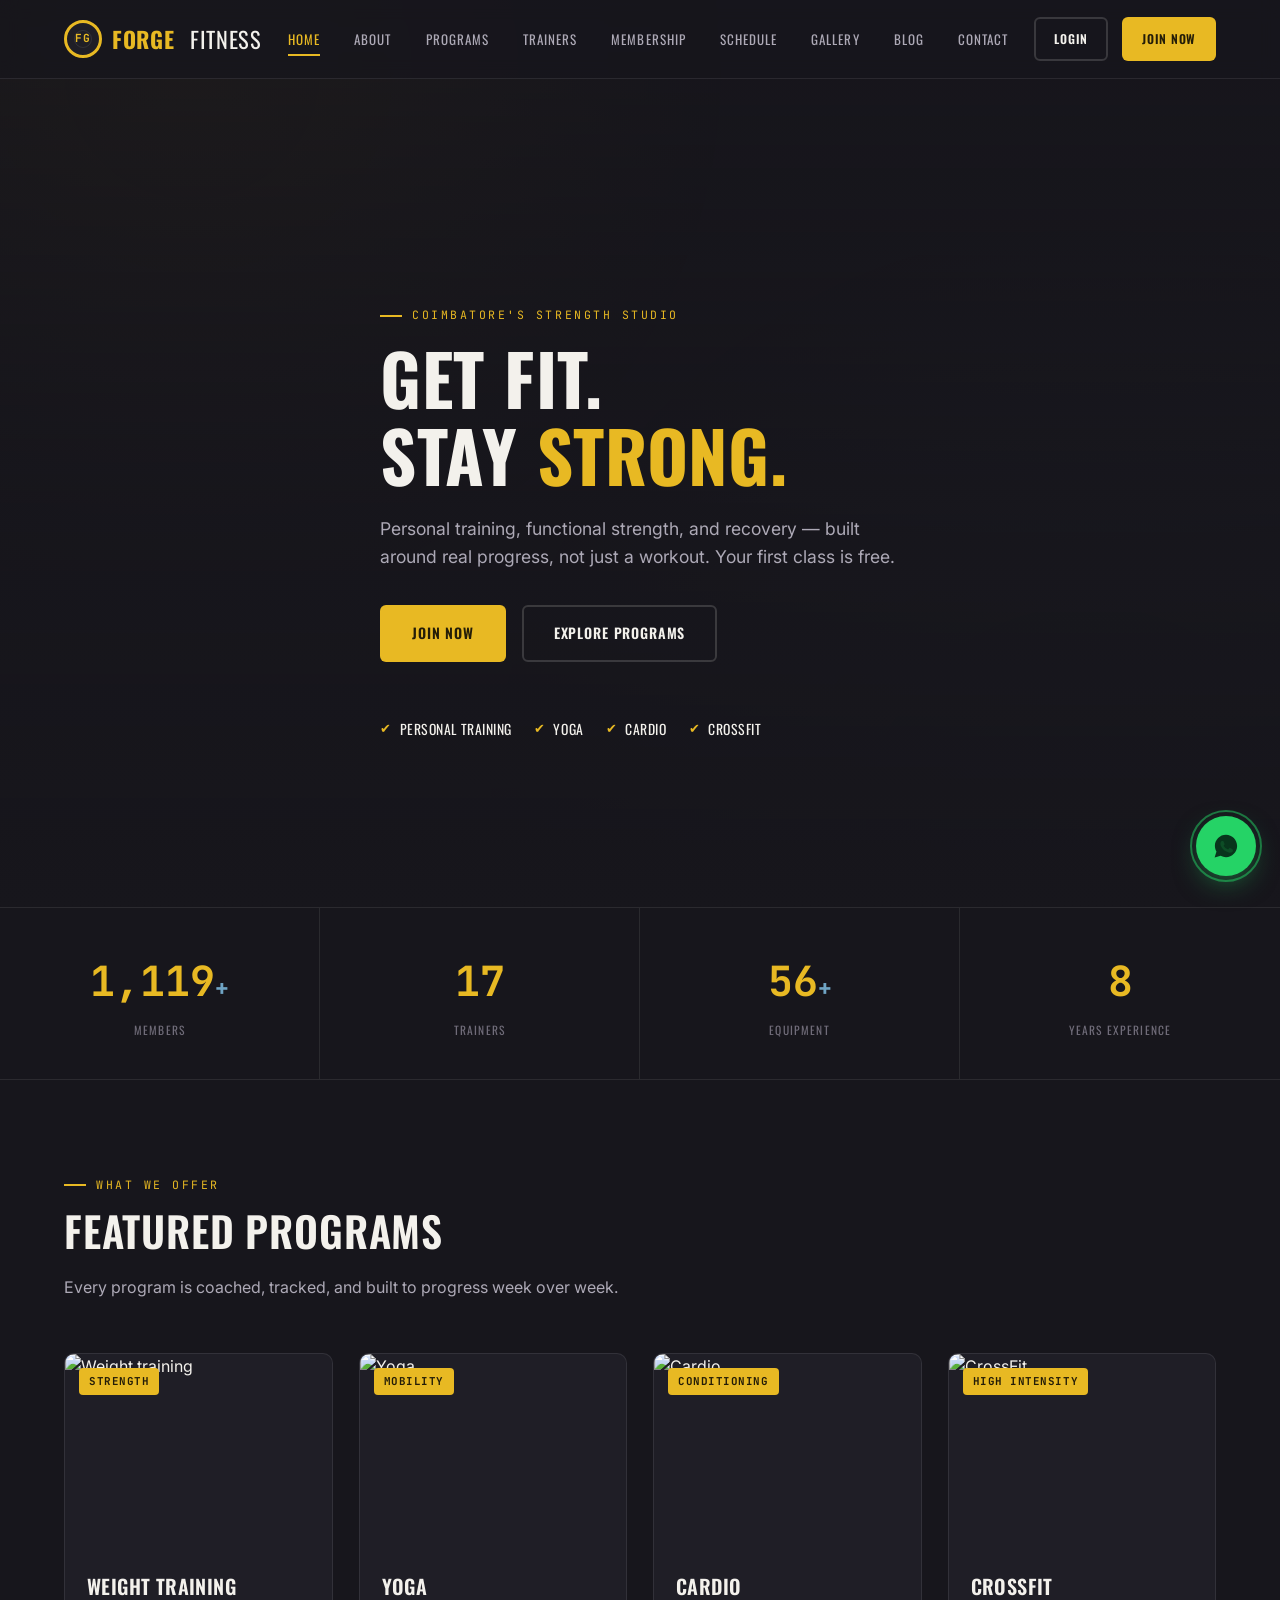
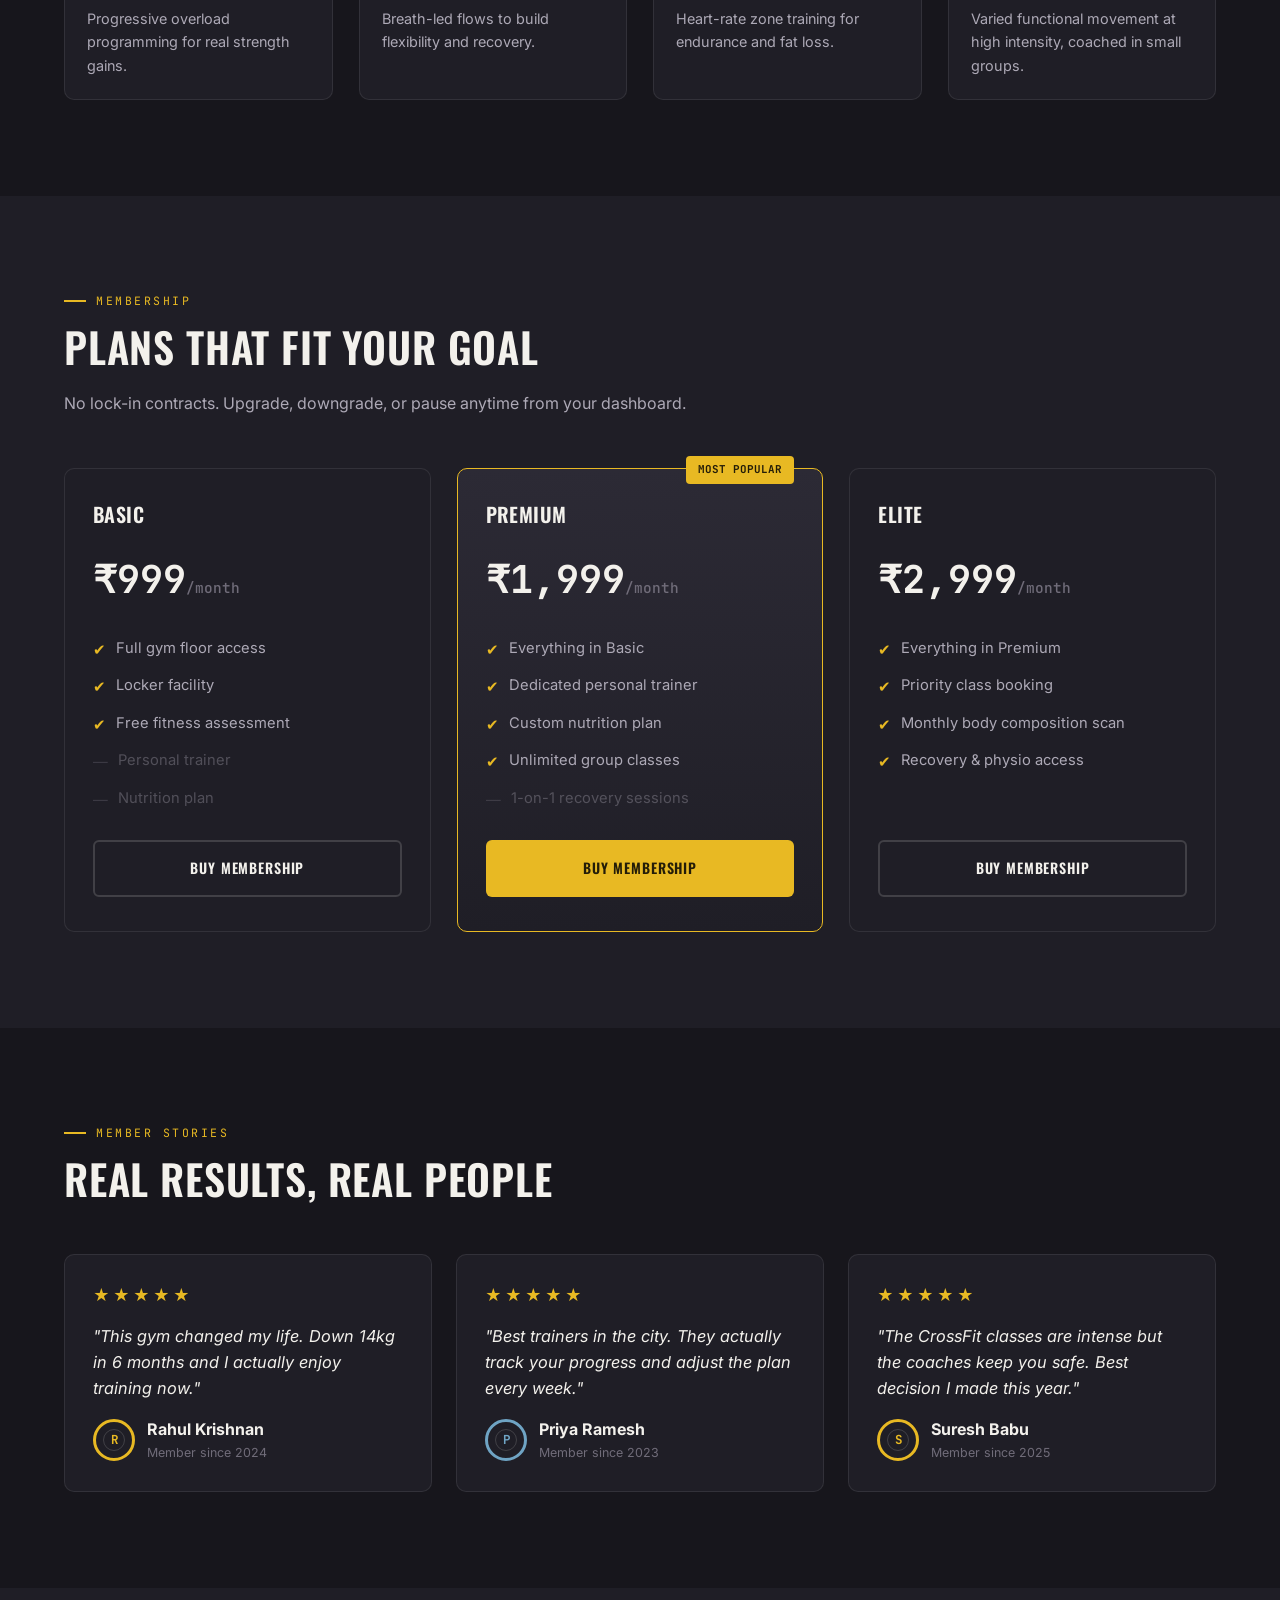
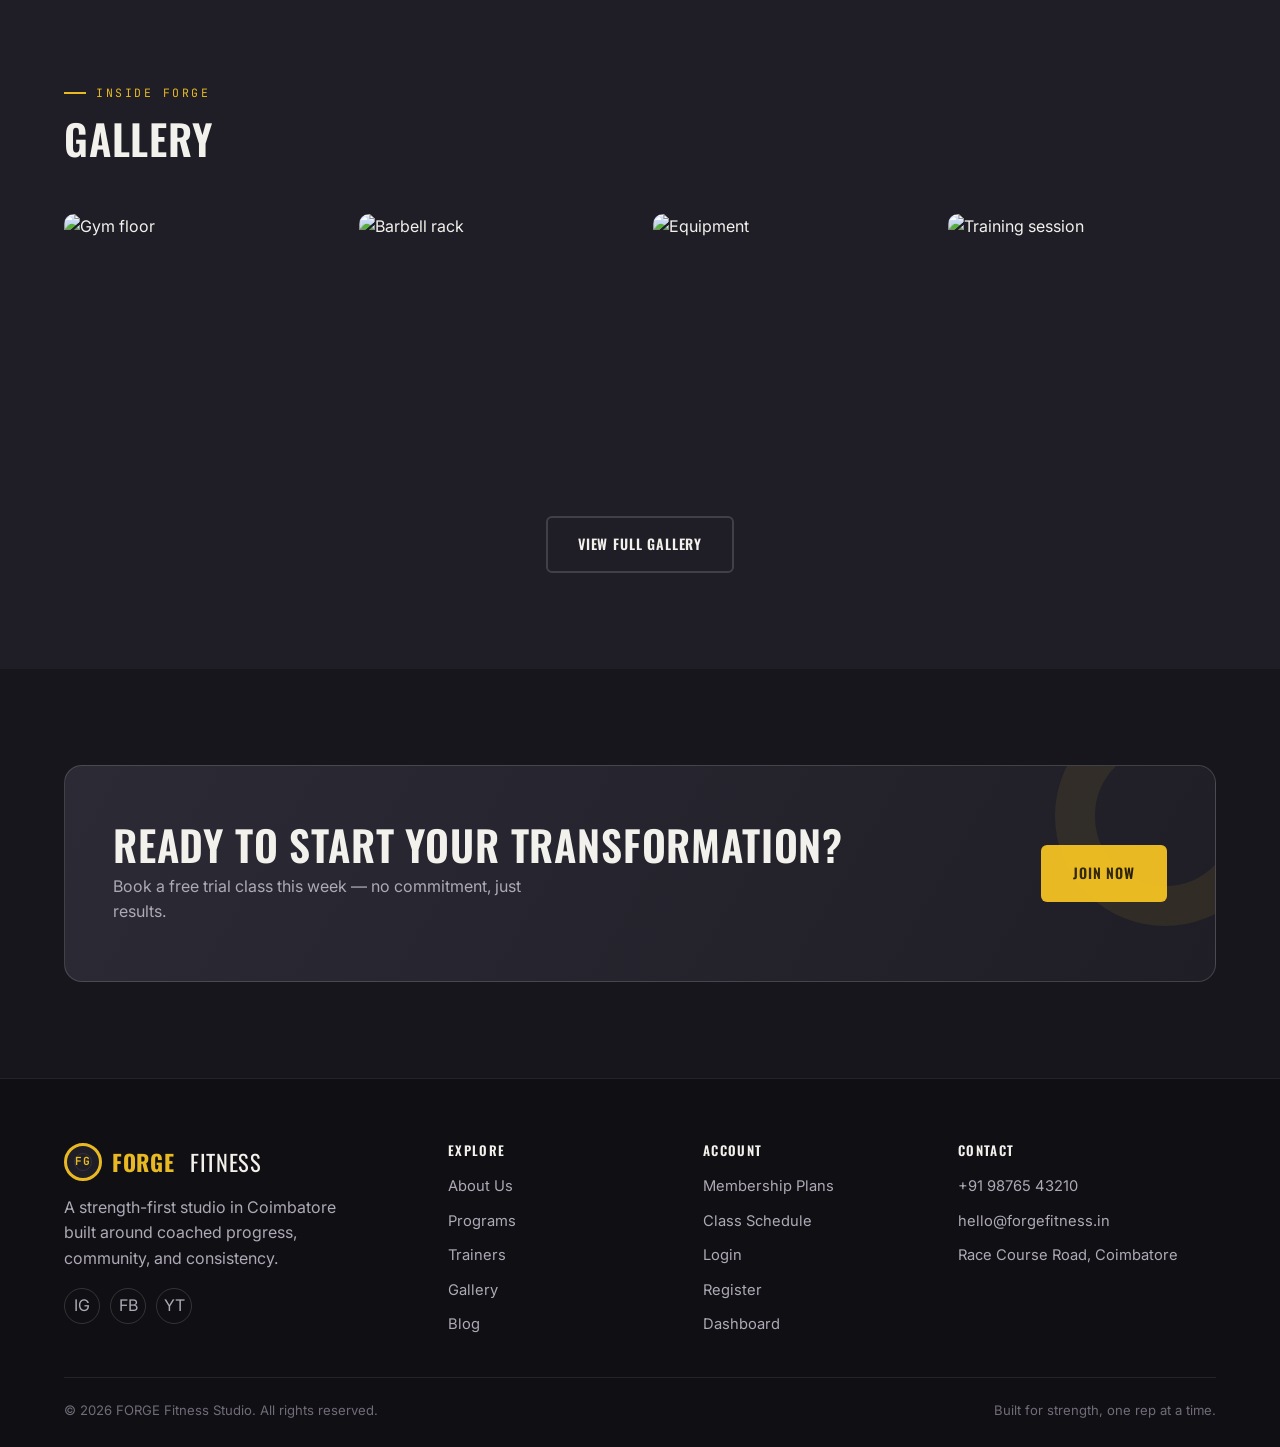
==== index.html @ 88dfbd5e "first comiit" ====
<!DOCTYPE html>
<html lang="en">
<head>
<meta charset="UTF-8">
<meta name="viewport" content="width=device-width, initial-scale=1.0">
<title>FORGE Fitness Studio — Get Fit. Stay Strong.</title>
<meta name="description" content="FORGE is a strength-first fitness studio offering personal training, yoga, CrossFit, HIIT and more. Join today.">
<link rel="stylesheet" href="/style.css">
</head>
<body>

<nav class="nav">
  <div class="container nav-inner">
    <a href="index.html" class="brand"><span class="ring plate-marker" style="width:38px;height:38px;font-size:0.7rem;">FG</span><b>FORGE</b>&nbsp;FITNESS</a>
    <div class="nav-links">
      <a href="index.html" class="active">Home</a>
      <a href="about.html">About</a>
      <a href="programs.html">Programs</a>
      <a href="trainers.html">Trainers</a>
      <a href="membership.html">Membership</a>
      <a href="schedule.html">Schedule</a>
      <a href="gallery.html">Gallery</a>
      <a href="blog.html">Blog</a>
      <a href="contact.html">Contact</a>
    </div>
    <div class="nav-cta">
      <a href="login.html" class="btn btn-outline btn-sm">Login</a>
      <a href="membership.html" class="btn btn-gold btn-sm">Join Now</a>
    </div>
    <button class="nav-burger" aria-label="Menu"><span></span></button>
  </div>
  <div class="container mobile-panel">
    <a href="index.html" class="active">Home</a>
    <a href="about.html">About</a>
    <a href="programs.html">Programs</a>
    <a href="trainers.html">Trainers</a>
    <a href="membership.html">Membership</a>
    <a href="schedule.html">Schedule</a>
    <a href="gallery.html">Gallery</a>
    <a href="blog.html">Blog</a>
    <a href="contact.html">Contact</a>
    <a href="login.html">Login / Register</a>
  </div>
</nav>

<!-- HERO -->
<section class="hero">
  <div class="hero-bg"></div>
  <div class="container hero-content">
    <div class="eyebrow">Coimbatore's strength studio</div>
    <h1>GET FIT.<br>STAY <span>STRONG.</span></h1>
    <p class="hero-lede">Personal training, functional strength, and recovery — built around real progress, not just a workout. Your first class is free.</p>
    <div class="hero-actions">
      <a href="membership.html" class="btn btn-gold">Join Now</a>
      <a href="programs.html" class="btn btn-outline">Explore Programs</a>
    </div>
    <div class="hero-tags">
      <span>Personal Training</span>
      <span>Yoga</span>
      <span>Cardio</span>
      <span>CrossFit</span>
    </div>
  </div>
</section>

<!-- STATS -->
<div class="stats-strip">
  <div class="stat"><div class="num"><span data-count="1200">0</span><small>+</small></div><div class="label">Members</div></div>
  <div class="stat"><div class="num"><span data-count="18">0</span></div><div class="label">Trainers</div></div>
  <div class="stat"><div class="num"><span data-count="60">0</span><small>+</small></div><div class="label">Equipment</div></div>
  <div class="stat"><div class="num"><span data-count="9">0</span></div><div class="label">Years Experience</div></div>
</div>

<!-- FEATURED PROGRAMS -->
<section class="section">
  <div class="container">
    <div class="section-head reveal">
      <div class="eyebrow">What we offer</div>
      <h2>Featured Programs</h2>
      <p>Every program is coached, tracked, and built to progress week over week.</p>
    </div>
    <div class="grid grid-4">
      <div class="card reveal">
        <div class="card-media"><span class="card-tag">Strength</span><img src="https://images.unsplash.com/photo-1571019613454-1cb2f99b2d8b?auto=format&fit=crop&w=600&q=70" alt="Weight training"></div>
        <div class="card-body">
          <h3>Weight Training</h3>
          <p style="margin:0;font-size:0.9rem;">Progressive overload programming for real strength gains.</p>
        </div>
      </div>
      <div class="card reveal">
        <div class="card-media"><span class="card-tag">Mobility</span><img src="https://images.unsplash.com/photo-1544367567-0f2fcb009e0b?auto=format&fit=crop&w=600&q=70" alt="Yoga"></div>
        <div class="card-body">
          <h3>Yoga</h3>
          <p style="margin:0;font-size:0.9rem;">Breath-led flows to build flexibility and recovery.</p>
        </div>
      </div>
      <div class="card reveal">
        <div class="card-media"><span class="card-tag">Conditioning</span><img src="https://images.unsplash.com/photo-1517963879433-6ad2b056d712?auto=format&fit=crop&w=600&q=70" alt="Cardio"></div>
        <div class="card-body">
          <h3>Cardio</h3>
          <p style="margin:0;font-size:0.9rem;">Heart-rate zone training for endurance and fat loss.</p>
        </div>
      </div>
      <div class="card reveal">
        <div class="card-media"><span class="card-tag">High Intensity</span><img src="https://images.unsplash.com/photo-1541534741688-6078c6bfb5c5?auto=format&fit=crop&w=600&q=70" alt="CrossFit"></div>
        <div class="card-body">
          <h3>CrossFit</h3>
          <p style="margin:0;font-size:0.9rem;">Varied functional movement at high intensity, coached in small groups.</p>
        </div>
      </div>
    </div>
  </div>
</section>

<!-- PRICING -->
<section class="section section-alt">
  <div class="container">
    <div class="section-head reveal">
      <div class="eyebrow">Membership</div>
      <h2>Plans That Fit Your Goal</h2>
      <p>No lock-in contracts. Upgrade, downgrade, or pause anytime from your dashboard.</p>
    </div>
    <div class="pricing-grid">
      <div class="plan reveal">
        <h3>Basic</h3>
        <div class="price">₹999<span>/month</span></div>
        <ul>
          <li>Full gym floor access</li>
          <li>Locker facility</li>
          <li>Free fitness assessment</li>
          <li class="off">Personal trainer</li>
          <li class="off">Nutrition plan</li>
        </ul>
        <a href="membership.html" class="btn btn-outline btn-block">Buy Membership</a>
      </div>
      <div class="plan featured reveal">
        <div class="plan-badge">Most Popular</div>
        <h3>Premium</h3>
        <div class="price">₹1,999<span>/month</span></div>
        <ul>
          <li>Everything in Basic</li>
          <li>Dedicated personal trainer</li>
          <li>Custom nutrition plan</li>
          <li>Unlimited group classes</li>
          <li class="off">1-on-1 recovery sessions</li>
        </ul>
        <a href="membership.html" class="btn btn-gold btn-block">Buy Membership</a>
      </div>
      <div class="plan reveal">
        <h3>Elite</h3>
        <div class="price">₹2,999<span>/month</span></div>
        <ul>
          <li>Everything in Premium</li>
          <li>Priority class booking</li>
          <li>Monthly body composition scan</li>
          <li>Recovery & physio access</li>
        </ul>
        <a href="membership.html" class="btn btn-outline btn-block">Buy Membership</a>
      </div>
    </div>
  </div>
</section>

<!-- TESTIMONIALS -->
<section class="section">
  <div class="container">
    <div class="section-head reveal">
      <div class="eyebrow">Member stories</div>
      <h2>Real Results, Real People</h2>
    </div>
    <div class="testi-track">
      <div class="testi reveal">
        <div class="stars">★★★★★</div>
        <p>"This gym changed my life. Down 14kg in 6 months and I actually enjoy training now."</p>
        <div class="testi-who"><div class="plate-marker">R</div><div><b>Rahul Krishnan</b><div style="font-size:0.78rem;color:var(--text-mute);">Member since 2024</div></div></div>
      </div>
      <div class="testi reveal">
        <div class="stars">★★★★★</div>
        <p>"Best trainers in the city. They actually track your progress and adjust the plan every week."</p>
        <div class="testi-who"><div class="plate-marker steel">P</div><div><b>Priya Ramesh</b><div style="font-size:0.78rem;color:var(--text-mute);">Member since 2023</div></div></div>
      </div>
      <div class="testi reveal">
        <div class="stars">★★★★★</div>
        <p>"The CrossFit classes are intense but the coaches keep you safe. Best decision I made this year."</p>
        <div class="testi-who"><div class="plate-marker">S</div><div><b>Suresh Babu</b><div style="font-size:0.78rem;color:var(--text-mute);">Member since 2025</div></div></div>
      </div>
    </div>
  </div>
</section>

<!-- GALLERY PREVIEW -->
<section class="section section-alt">
  <div class="container">
    <div class="section-head reveal">
      <div class="eyebrow">Inside FORGE</div>
      <h2>Gallery</h2>
    </div>
    <div class="grid grid-4">
      <div class="gallery-item reveal"><img src="https://images.unsplash.com/photo-1583454110551-21f2fa2afe61?auto=format&fit=crop&w=500&q=70" alt="Gym floor"></div>
      <div class="gallery-item reveal"><img src="https://images.unsplash.com/photo-1571388208497-71bedc66e932?auto=format&fit=crop&w=500&q=70" alt="Barbell rack"></div>
      <div class="gallery-item reveal"><img src="https://images.unsplash.com/photo-1607962837359-5e7e89f86776?auto=format&fit=crop&w=500&q=70" alt="Equipment"></div>
      <div class="gallery-item reveal"><img src="https://images.unsplash.com/photo-1517836357463-d25dfeac3438?auto=format&fit=crop&w=500&q=70" alt="Training session"></div>
    </div>
    <div class="text-center" style="margin-top:34px;"><a href="gallery.html" class="btn btn-outline">View Full Gallery</a></div>
  </div>
</section>

<!-- CTA -->
<section class="section">
  <div class="container">
    <div class="cta-banner reveal">
      <div>
        <h2>Ready To Start Your Transformation?</h2>
        <p>Book a free trial class this week — no commitment, just results.</p>
      </div>
      <a href="membership.html" class="btn btn-gold">Join Now</a>
    </div>
  </div>
</section>

<footer class="footer">
  <div class="container">
    <div class="footer-grid">
      <div>
        <a href="index.html" class="brand" style="margin-bottom:14px;display:inline-flex;"><span class="ring plate-marker" style="width:38px;height:38px;font-size:0.7rem;">FG</span><b>FORGE</b>&nbsp;FITNESS</a>
        <p style="max-width:280px;">A strength-first studio in Coimbatore built around coached progress, community, and consistency.</p>
        <div class="footer-social">
          <a href="#" aria-label="Instagram">IG</a>
          <a href="#" aria-label="Facebook">FB</a>
          <a href="#" aria-label="YouTube">YT</a>
        </div>
      </div>
      <div>
        <h4>Explore</h4>
        <div class="footer-links">
          <a href="about.html">About Us</a>
          <a href="programs.html">Programs</a>
          <a href="trainers.html">Trainers</a>
          <a href="gallery.html">Gallery</a>
          <a href="blog.html">Blog</a>
        </div>
      </div>
      <div>
        <h4>Account</h4>
        <div class="footer-links">
          <a href="membership.html">Membership Plans</a>
          <a href="schedule.html">Class Schedule</a>
          <a href="login.html">Login</a>
          <a href="login.html">Register</a>
          <a href="dashboard.html">Dashboard</a>
        </div>
      </div>
      <div>
        <h4>Contact</h4>
        <div class="footer-links">
          <a href="tel:+919876543210">+91 98765 43210</a>
          <a href="mailto:hello@forgefitness.in">hello@forgefitness.in</a>
          <a href="contact.html">Race Course Road, Coimbatore</a>
        </div>
      </div>
    </div>
    <div class="footer-bottom">
      <p>© 2026 FORGE Fitness Studio. All rights reserved.</p>
      <p>Built for strength, one rep at a time.</p>
    </div>
  </div>
</footer>

<script src="/script.js"></script>
</body>
</html>
---- style.css ----
/* ==========================================================================
   FORGE — core design system
   ========================================================================== */

@import url('https://fonts.googleapis.com/css2?family=Oswald:wght@400;500;600;700&family=Inter:wght@400;500;600;700;800&family=JetBrains+Mono:wght@400;500;700&display=swap');

:root{
  /* --- color --- */
  --bg:        #17161c;
  --bg-panel:  #1f1e26;
  --bg-panel-2:#26242e;
  --bg-raised: #2c2a35;
  --line:      rgba(243,241,236,0.09);
  --line-2:    rgba(243,241,236,0.16);

  --gold:      #e8b923;
  --gold-dim:  #b8931c;
  --gold-ink:  #241d08;

  --steel:     #6fa4c4;
  --steel-dim: #3e6478;

  --crimson:   #d8483b;

  --text:      #f3f1ec;
  --text-dim:  #ada9b6;
  --text-mute: #706c79;

  /* --- type --- */
  --f-display: 'Oswald', sans-serif;
  --f-body:    'Inter', sans-serif;
  --f-mono:    'JetBrains Mono', monospace;

  /* --- layout --- */
  --maxw: 1200px;
  --radius: 10px;
  --radius-sm: 6px;
}

*,*::before,*::after{ box-sizing: border-box; }
html{ scroll-behavior: smooth; }
body{
  margin:0;
  background: var(--bg);
  color: var(--text);
  font-family: var(--f-body);
  font-size: 16px;
  line-height: 1.6;
  -webkit-font-smoothing: antialiased;
}
body::before{
  content:"";
  position: fixed; inset:0;
  pointer-events:none;
  z-index:0;
  background-image:
    radial-gradient(circle at 15% 8%, rgba(232,185,35,0.06), transparent 40%),
    radial-gradient(circle at 85% 92%, rgba(111,164,196,0.07), transparent 45%);
}
img{ max-width:100%; display:block; }
a{ color: inherit; text-decoration:none; }
ul{ list-style:none; margin:0; padding:0; }
button{ font-family: inherit; cursor:pointer; }
input, textarea, select{ font-family: inherit; }

.container{ max-width: var(--maxw); margin:0 auto; padding: 0 24px; position:relative; z-index:1; }
.wrap{ position:relative; z-index:1; }

h1,h2,h3,h4{
  font-family: var(--f-display);
  text-transform: uppercase;
  letter-spacing: 0.02em;
  font-weight: 600;
  margin: 0 0 .5em;
  line-height: 1.1;
}
h1{ font-size: clamp(2.4rem, 6vw, 4.4rem); font-weight:700; letter-spacing:0.01em; }
h2{ font-size: clamp(1.8rem, 4vw, 2.6rem); }
h3{ font-size: 1.25rem; }
p{ margin:0 0 1em; color: var(--text-dim); }

.eyebrow{
  font-family: var(--f-mono);
  color: var(--gold);
  text-transform: uppercase;
  letter-spacing: 0.22em;
  font-size: 0.72rem;
  display:flex; align-items:center; gap:10px;
  margin-bottom: 14px;
}
.eyebrow::before{
  content:"";
  width: 22px; height:2px; background: var(--gold);
}

.section{ padding: 96px 0; position:relative; }
.section-head{ max-width: 640px; margin-bottom: 52px; }
.section-alt{ background: var(--bg-panel); }

/* --- buttons --- */
.btn{
  display:inline-flex; align-items:center; justify-content:center; gap:8px;
  font-family: var(--f-display);
  text-transform: uppercase;
  letter-spacing: 0.06em;
  font-size: 0.88rem;
  font-weight: 600;
  padding: 15px 30px;
  border-radius: var(--radius-sm);
  border: 2px solid transparent;
  transition: transform .18s ease, box-shadow .18s ease, background .18s ease, border-color .18s ease, color .18s ease;
  white-space: nowrap;
}
.btn-gold{ background: var(--gold); color: var(--gold-ink); box-shadow: 0 0 0 rgba(232,185,35,0); }
.btn-gold:hover{ transform: translateY(-2px); box-shadow: 0 10px 24px -6px rgba(232,185,35,0.45); }
.btn-outline{ border-color: var(--line-2); color: var(--text); }
.btn-outline:hover{ border-color: var(--gold); color: var(--gold); }
.btn-steel{ background: var(--steel); color: #0d1a20; }
.btn-steel:hover{ transform: translateY(-2px); box-shadow: 0 10px 24px -6px rgba(111,164,196,0.4); }
.btn-block{ width:100%; }
.btn-sm{ padding: 10px 18px; font-size:0.76rem; }
.btn[disabled]{ opacity:.45; cursor:not-allowed; transform:none !important; box-shadow:none !important; }

/* ==========================================================================
   NAV
   ========================================================================== */
.nav{
  position: sticky; top:0; z-index: 200;
  background: rgba(23,22,28,0.86);
  backdrop-filter: blur(10px);
  border-bottom: 1px solid var(--line);
  transition: box-shadow .25s ease, background .25s ease;
}
.nav.is-scrolled{ box-shadow: 0 8px 30px -12px rgba(0,0,0,0.6); background: rgba(23,22,28,0.97); }
.nav-inner{ display:flex; align-items:center; justify-content:space-between; height:78px; }
.brand{ display:flex; align-items:center; gap:10px; font-family: var(--f-display); font-size:1.4rem; letter-spacing:0.03em; text-transform:uppercase; }
.brand .ring{ width:30px; height:30px; }
.brand b{ color: var(--gold); }
.nav-links{ display:flex; align-items:center; gap:34px; }
.nav-links a{
  font-family: var(--f-display); font-size:0.82rem; letter-spacing:0.08em; text-transform:uppercase;
  color: var(--text-dim); position:relative; padding: 6px 0;
}
.nav-links a::after{
  content:""; position:absolute; left:0; bottom:0; height:2px; width:0; background: var(--gold);
  transition: width .2s ease;
}
.nav-links a:hover{ color: var(--text); }
.nav-links a:hover::after, .nav-links a.active::after{ width:100%; }
.nav-links a.active{ color: var(--gold); }
.nav-cta{ display:flex; align-items:center; gap:14px; }
.nav-burger{ display:none; width:40px; height:40px; border-radius:8px; border:1px solid var(--line-2); background:transparent; align-items:center; justify-content:center; color:var(--text); }
.nav-burger span{ display:block; width:18px; height:2px; background: var(--text); position:relative; }
.nav-burger span::before, .nav-burger span::after{ content:""; position:absolute; left:0; width:18px; height:2px; background: var(--text); }
.nav-burger span::before{ top:-6px; } .nav-burger span::after{ top:6px; }

.mobile-panel{ display:none; flex-direction:column; gap:2px; padding: 10px 0 20px; border-top:1px solid var(--line); }
.mobile-panel a{ padding: 12px 4px; font-family: var(--f-display); text-transform:uppercase; letter-spacing:0.06em; color: var(--text-dim); border-bottom:1px solid var(--line); font-size:0.9rem; }
.mobile-panel a.active{ color: var(--gold); }
.nav.is-open .mobile-panel{ display:flex; }

@media (max-width: 940px){
  .nav-links, .nav-cta .btn-outline{ display:none; }
  .nav-burger{ display:flex; }
}

/* ==========================================================================
   PLATE RING — signature motif
   ========================================================================== */
.ring{
  border-radius:50%;
  border: 2.5px solid var(--gold);
  position:relative;
}
.ring::after{
  content:""; position:absolute; inset:5px; border-radius:50%; border: 1.5px solid var(--gold);
  opacity:.55;
}
.plate-marker{
  width:64px; height:64px; border-radius:50%;
  border:3px solid var(--gold);
  display:flex; align-items:center; justify-content:center;
  font-family: var(--f-mono); font-weight:700; color: var(--gold); font-size:1rem;
  position:relative; flex-shrink:0; background: var(--bg-panel);
}
.plate-marker::after{ content:""; position:absolute; inset:7px; border-radius:50%; border:1.5px solid var(--line-2); }
.plate-marker.steel{ border-color: var(--steel); color: var(--steel); }

/* ==========================================================================
   HERO
   ========================================================================== */
.hero{
  min-height: 92vh;
  display:flex; align-items:center;
  position: relative;
  overflow:hidden;
  padding-top: 60px;
}
.hero-bg{
  position:absolute; inset:0; z-index:0;
  background: linear-gradient(180deg, rgba(23,22,28,0.55) 0%, rgba(23,22,28,0.86) 55%, var(--bg) 100%),
              url('https://images.unsplash.com/photo-1534438327276-14e5300c3a48?auto=format&fit=crop&w=1800&q=70') center/cover no-repeat;
}
.hero-content{ position:relative; z-index:2; max-width: 720px; }
.hero-content h1{ margin-bottom:.3em; }
.hero-content h1 span{ color: var(--gold); }
.hero-lede{ font-size:1.1rem; color: var(--text-dim); max-width:520px; margin-bottom: 34px; }
.hero-actions{ display:flex; gap:16px; flex-wrap:wrap; margin-bottom:56px; }
.hero-tags{ display:flex; gap:22px; flex-wrap:wrap; }
.hero-tags span{ font-family: var(--f-display); text-transform:uppercase; letter-spacing:0.04em; font-size:0.86rem; color: var(--text); display:flex; align-items:center; gap:8px; }
.hero-tags span::before{ content:"✔"; color: var(--gold); font-size:0.8rem; }

/* ==========================================================================
   STATS
   ========================================================================== */
.stats-strip{
  display:grid; grid-template-columns: repeat(4,1fr);
  border-top:1px solid var(--line); border-bottom:1px solid var(--line);
}
.stat{
  padding: 40px 20px; text-align:center; border-right:1px solid var(--line);
  position:relative;
}
.stat:last-child{ border-right:none; }
.stat .num{ font-family: var(--f-mono); font-weight:700; font-size: clamp(2rem,4vw,2.6rem); color: var(--gold); }
.stat .num small{ font-size:0.55em; color: var(--steel); }
.stat .label{ text-transform:uppercase; letter-spacing:0.1em; font-size:0.72rem; color: var(--text-mute); font-family: var(--f-display); margin-top:6px; }
@media (max-width: 760px){ .stats-strip{ grid-template-columns:repeat(2,1fr);} .stat:nth-child(2){ border-right:none;} }

/* ==========================================================================
   CARDS — programs / trainers / blog / gallery
   ========================================================================== */
.grid{ display:grid; gap: 26px; }
.grid-3{ grid-template-columns: repeat(3,1fr); }
.grid-4{ grid-template-columns: repeat(4,1fr); }
.grid-2{ grid-template-columns: repeat(2,1fr); }
@media (max-width: 980px){ .grid-3, .grid-4{ grid-template-columns: repeat(2,1fr);} }
@media (max-width: 640px){ .grid-3, .grid-4, .grid-2{ grid-template-columns: 1fr;} }

.card{
  display:block;
  background: var(--bg-panel);
  border: 1px solid var(--line);
  border-radius: var(--radius);
  overflow:hidden;
  transition: transform .22s ease, border-color .22s ease, box-shadow .22s ease;
}
.card:hover{ transform: translateY(-5px); border-color: var(--line-2); box-shadow: 0 20px 40px -20px rgba(0,0,0,0.6); }
.card-media{ aspect-ratio: 4/3; overflow:hidden; position:relative; }
.card-media img{ width:100%; height:100%; object-fit:cover; transition: transform .5s ease; }
.card:hover .card-media img{ transform: scale(1.07); }
.card-body{ padding: 22px; }
.card-tag{
  position:absolute; top:14px; left:14px; z-index:2;
  background: var(--gold); color: var(--gold-ink);
  font-family: var(--f-mono); font-size:0.68rem; font-weight:700; text-transform:uppercase;
  padding: 5px 10px; border-radius: 4px; letter-spacing:0.05em;
}
.card-meta{ display:flex; flex-wrap:wrap; gap: 8px 16px; margin: 12px 0; font-family: var(--f-mono); font-size:0.76rem; color: var(--text-mute); }
.card-meta span{ display:flex; align-items:center; gap:6px; }
.card-price{ font-family: var(--f-mono); font-weight:700; color: var(--gold); font-size:1.1rem; }
.card-foot{ display:flex; align-items:center; justify-content:space-between; margin-top:16px; padding-top:16px; border-top:1px solid var(--line); }

/* trainer card */
.trainer-card{ text-align:center; padding: 30px 22px; }
.trainer-card .card-media{ aspect-ratio:1/1; width:150px; margin:0 auto 18px; border-radius:50%; border:3px solid var(--gold); }
.trainer-card .stars{ color: var(--gold); letter-spacing:2px; margin: 6px 0 10px; }
.trainer-card .spec{ font-family: var(--f-mono); color: var(--steel); font-size:0.76rem; text-transform:uppercase; letter-spacing:0.06em; margin-bottom:12px; }
.social-row{ display:flex; justify-content:center; gap:12px; margin-top:16px; }
.social-row a{ width:34px; height:34px; border-radius:50%; border:1px solid var(--line-2); display:flex; align-items:center; justify-content:center; font-size:0.8rem; color: var(--text-dim); transition: all .2s; }
.social-row a:hover{ border-color: var(--gold); color: var(--gold); }

/* ==========================================================================
   PRICING
   ========================================================================== */
.pricing-grid{ display:grid; grid-template-columns: repeat(3,1fr); gap: 26px; align-items:stretch; }
@media (max-width: 900px){ .pricing-grid{ grid-template-columns: 1fr; max-width:420px; margin:0 auto;} }
.plan{
  background: var(--bg-panel); border:1px solid var(--line); border-radius: var(--radius);
  padding: 34px 28px; display:flex; flex-direction:column;
  position:relative; transition: transform .22s ease, border-color .22s;
}
.plan:hover{ transform: translateY(-6px); }
.plan.featured{ border-color: var(--gold); background: linear-gradient(180deg, var(--bg-raised), var(--bg-panel)); }
.plan-badge{ position:absolute; top:-13px; right:28px; background:var(--gold); color:var(--gold-ink); font-family:var(--f-mono); font-size:0.68rem; font-weight:700; text-transform:uppercase; padding:5px 12px; border-radius:4px; }
.plan .price{ font-family: var(--f-mono); font-size:2.4rem; font-weight:700; color: var(--text); margin: 14px 0 4px; }
.plan .price span{ font-size:0.9rem; color: var(--text-mute); font-weight:500; }
.plan ul{ margin: 22px 0 28px; display:flex; flex-direction:column; gap:12px; flex-grow:1; }
.plan ul li{ display:flex; gap:10px; align-items:flex-start; color: var(--text-dim); font-size:0.92rem; }
.plan ul li::before{ content:"✔"; color: var(--gold); flex-shrink:0; margin-top:2px; }
.plan ul li.off{ opacity:.35; }
.plan ul li.off::before{ content:"—"; color: var(--text-mute); }

/* ==========================================================================
   TESTIMONIALS
   ========================================================================== */
.testi-track{ display:grid; grid-template-columns: repeat(3,1fr); gap:24px; }
@media (max-width: 900px){ .testi-track{ grid-template-columns:1fr; } }
.testi{ background: var(--bg-panel); border:1px solid var(--line); border-radius: var(--radius); padding: 28px; }
.testi .stars{ color: var(--gold); letter-spacing:3px; margin-bottom:14px; }
.testi p{ color: var(--text); font-size:1.02rem; font-style:italic; }
.testi-who{ display:flex; align-items:center; gap:12px; margin-top:16px; }
.testi-who .plate-marker{ width:42px; height:42px; font-size:0.78rem; }

/* ==========================================================================
   CTA banner
   ========================================================================== */
.cta-banner{
  background: linear-gradient(120deg, var(--bg-raised), var(--bg-panel));
  border: 1px solid var(--line-2);
  border-radius: 18px;
  padding: 56px 48px;
  display:flex; align-items:center; justify-content:space-between; gap:30px; flex-wrap:wrap;
  position:relative; overflow:hidden;
}
.cta-banner::before{ content:""; position:absolute; right:-60px; top:-60px; width:220px; height:220px; border-radius:50%; border:40px solid rgba(232,185,35,0.08); }
.cta-banner h2{ margin-bottom:6px; }
.cta-banner p{ margin:0; max-width:420px; }

/* ==========================================================================
   FOOTER
   ========================================================================== */
.footer{ background: #100f14; border-top: 1px solid var(--line); padding: 64px 0 26px; }
.footer-grid{ display:grid; grid-template-columns: 1.6fr 1fr 1fr 1.2fr; gap: 40px; padding-bottom: 40px; border-bottom:1px solid var(--line); }
@media (max-width: 900px){ .footer-grid{ grid-template-columns: 1fr 1fr; } }
@media (max-width: 560px){ .footer-grid{ grid-template-columns: 1fr; } }
.footer h4{ font-size:0.82rem; letter-spacing:0.1em; color: var(--text); margin-bottom: 18px; }
.footer-links{ display:flex; flex-direction:column; gap:11px; }
.footer-links a{ color: var(--text-dim); font-size:0.92rem; transition: color .2s; }
.footer-links a:hover{ color: var(--gold); }
.footer-bottom{ display:flex; justify-content:space-between; align-items:center; padding-top: 22px; flex-wrap:wrap; gap:12px; }
.footer-bottom p{ margin:0; font-size:0.82rem; color: var(--text-mute); }
.footer-social{ display:flex; gap:10px; }
.footer-social a{ width:36px; height:36px; border-radius:50%; border:1px solid var(--line-2); display:flex; align-items:center; justify-content:center; color: var(--text-dim); transition: all .2s; }
.footer-social a:hover{ border-color: var(--gold); color: var(--gold); }

/* ==========================================================================
   WHATSAPP FLOAT BUTTON
   ========================================================================== */
.wa-float{
  position: fixed; right: 24px; bottom: 24px; z-index: 400;
  width: 60px; height:60px; border-radius:50%;
  background: #25D366; color:#08351c;
  display:flex; align-items:center; justify-content:center;
  box-shadow: 0 10px 30px -8px rgba(37,211,102,0.6);
  font-size: 1.6rem;
  transition: transform .2s ease;
}
.wa-float:hover{ transform: scale(1.08) rotate(-4deg); }
.wa-float::after{
  content:""; position:absolute; inset:-6px; border-radius:50%;
  border:2px solid #25D366; opacity:.5;
  animation: wa-pulse 2.2s ease-out infinite;
}
@keyframes wa-pulse{ 0%{ transform:scale(0.9); opacity:.6;} 100%{ transform:scale(1.35); opacity:0; } }

/* ==========================================================================
   FORMS
   ========================================================================== */
.field{ margin-bottom: 20px; }
.field label{ display:block; font-family: var(--f-display); text-transform:uppercase; letter-spacing:0.06em; font-size:0.76rem; color: var(--text-dim); margin-bottom:8px; }
.field input, .field textarea, .field select{
  width:100%; background: var(--bg-panel-2); border:1px solid var(--line-2); color: var(--text);
  padding: 13px 16px; border-radius: var(--radius-sm); font-size:0.95rem; transition: border-color .2s;
}
.field input:focus, .field textarea:focus, .field select:focus{ outline:none; border-color: var(--gold); }
.field textarea{ resize: vertical; min-height:120px; }
.field-row{ display:grid; grid-template-columns:1fr 1fr; gap:18px; }
@media (max-width:560px){ .field-row{ grid-template-columns:1fr; } }
.form-note{ font-size:0.82rem; color: var(--text-mute); margin-top:-8px; }
.form-success{ background: rgba(232,185,35,0.1); border:1px solid var(--gold); color: var(--gold); padding:14px 18px; border-radius: var(--radius-sm); font-size:0.9rem; margin-bottom:20px; display:none; }
.form-success.show{ display:block; }

/* ==========================================================================
   FILTER TABS (gallery, blog, programs)
   ========================================================================== */
.tabs{ display:flex; gap:10px; flex-wrap:wrap; margin-bottom: 36px; }
.tab{
  font-family: var(--f-display); text-transform:uppercase; letter-spacing:0.06em; font-size:0.8rem;
  padding: 10px 20px; border-radius: 100px; border:1px solid var(--line-2); color: var(--text-dim);
  transition: all .2s;
}
.tab:hover{ border-color: var(--gold); color: var(--text); }
.tab.active{ background: var(--gold); color: var(--gold-ink); border-color: var(--gold); }

/* gallery */
.gallery-item{ position:relative; border-radius: var(--radius); overflow:hidden; aspect-ratio:1/1; cursor:pointer; }
.gallery-item img{ width:100%; height:100%; object-fit:cover; transition: transform .5s ease; }
.gallery-item:hover img{ transform: scale(1.1); }
.gallery-item .overlay{
  position:absolute; inset:0; background: linear-gradient(0deg, rgba(0,0,0,0.75), transparent 55%);
  display:flex; align-items:flex-end; padding: 16px; opacity:0; transition: opacity .25s;
}
.gallery-item:hover .overlay{ opacity:1; }
.gallery-item .overlay span{ font-family: var(--f-display); text-transform:uppercase; letter-spacing:0.05em; font-size:0.85rem; }
.hidden{ display:none !important; }

/* lightbox */
.lightbox{ position:fixed; inset:0; background: rgba(10,9,12,0.94); z-index:500; display:none; align-items:center; justify-content:center; padding: 40px; }
.lightbox.show{ display:flex; }
.lightbox img{ max-width: 90vw; max-height:85vh; border-radius: 10px; }
.lightbox-close{ position:absolute; top:26px; right:34px; font-size:2rem; color: var(--text); }

/* ==========================================================================
   PAGE HEADER (inner pages)
   ========================================================================== */
.page-head{
  padding: 150px 0 70px;
  background: linear-gradient(180deg, rgba(23,22,28,0.55), var(--bg) 90%), url('https://images.unsplash.com/photo-1517836357463-d25dfeac3438?auto=format&fit=crop&w=1800&q=60') center/cover;
  border-bottom: 1px solid var(--line);
}
.breadcrumb{ font-family: var(--f-mono); font-size:0.78rem; color: var(--text-mute); margin-bottom:14px; }
.breadcrumb b{ color: var(--gold); font-weight:500; }

/* ==========================================================================
   MISC UTILITIES
   ========================================================================== */
.text-center{ text-align:center; margin-left:auto; margin-right:auto; }
.mt-0{ margin-top:0; }
.mb-0{ margin-bottom:0; }
.two-col{ display:grid; grid-template-columns: 1fr 1fr; gap: 60px; align-items:center; }
@media (max-width: 860px){ .two-col{ grid-template-columns:1fr; gap:36px; } }
.badge-row{ display:flex; gap:14px; flex-wrap:wrap; margin-top:20px; }
.badge{ display:flex; align-items:center; gap:8px; font-family: var(--f-mono); font-size:0.76rem; color: var(--text-dim); border:1px solid var(--line-2); padding:8px 14px; border-radius:100px; }
.badge::before{ content:"◆"; color: var(--steel); font-size:0.6rem; }

.value-list{ display:flex; flex-direction:column; gap:22px; }
.value-item{ display:flex; gap:18px; }
.value-item p{ margin:0; }

.divider{ height:1px; background: var(--line); margin: 60px 0; }

table.schedule{ width:100%; border-collapse: collapse; background: var(--bg-panel); border-radius: var(--radius); overflow:hidden; }
table.schedule th, table.schedule td{ padding: 14px 12px; border: 1px solid var(--line); text-align:center; font-size:0.86rem; }
table.schedule th{ background: var(--bg-raised); font-family: var(--f-display); text-transform:uppercase; letter-spacing:0.05em; font-size:0.76rem; color: var(--gold); }
table.schedule td{ color: var(--text-dim); }
.slot{ display:block; background: var(--bg-panel-2); border:1px solid var(--line-2); border-radius:6px; padding:8px 6px; margin:3px 0; font-size:0.78rem; cursor:pointer; transition: all .15s; }
.slot:hover{ border-color: var(--gold); }
.slot.full{ opacity:.4; cursor:not-allowed; }
.slot.booked{ border-color: var(--gold); background: rgba(232,185,35,0.12); color: var(--gold); }
.slot small{ display:block; color: var(--text-mute); }

.seats-tag{ font-family: var(--f-mono); font-size:0.65rem; }

/* auth */
.auth-wrap{ min-height: 100vh; display:flex; align-items:center; justify-content:center; padding: 130px 20px 60px; }
.auth-card{ width:100%; max-width: 440px; background: var(--bg-panel); border:1px solid var(--line); border-radius: 16px; padding: 40px 36px; }
.auth-tabs{ display:flex; gap:6px; background: var(--bg-panel-2); border-radius: 10px; padding:5px; margin-bottom: 28px; }
.auth-tabs button{ flex:1; background:transparent; border:none; color: var(--text-dim); font-family: var(--f-display); text-transform:uppercase; letter-spacing:0.05em; font-size:0.8rem; padding: 11px; border-radius:7px; transition: all .2s; }
.auth-tabs button.active{ background: var(--gold); color: var(--gold-ink); }
.auth-panel{ display:none; }
.auth-panel.active{ display:block; }

/* dashboard */
.dash{ display:grid; grid-template-columns: 260px 1fr; gap: 30px; padding-top: 110px; min-height:100vh; align-items:flex-start; }
@media (max-width: 860px){ .dash{ grid-template-columns:1fr; } }
.dash-side{ background: var(--bg-panel); border:1px solid var(--line); border-radius: var(--radius); padding: 26px 20px; position:sticky; top:100px; }
.dash-user{ display:flex; align-items:center; gap:12px; margin-bottom:22px; padding-bottom:20px; border-bottom:1px solid var(--line); }
.dash-user .plate-marker{ width:48px; height:48px; }
.dash-user b{ display:block; font-size:0.95rem; }
.dash-user span{ font-size:0.76rem; color: var(--text-mute); font-family: var(--f-mono); }
.dash-nav{ display:flex; flex-direction:column; gap:4px; }
.dash-nav button{ text-align:left; background:transparent; border:none; color: var(--text-dim); padding: 11px 12px; border-radius:8px; font-family: var(--f-display); text-transform:uppercase; letter-spacing:0.04em; font-size:0.82rem; transition: all .2s; }
.dash-nav button:hover{ background: var(--bg-panel-2); color: var(--text); }
.dash-nav button.active{ background: var(--gold); color: var(--gold-ink); }
.dash-panel{ display:none; }
.dash-panel.active{ display:block; }
.dash-cards{ display:grid; grid-template-columns: repeat(3,1fr); gap:20px; margin-bottom: 30px; }
@media (max-width:760px){ .dash-cards{ grid-template-columns:1fr; } }
.dash-card{ background: var(--bg-panel); border:1px solid var(--line); border-radius: var(--radius); padding:22px; }
.dash-card .num{ font-family: var(--f-mono); font-size:1.8rem; color: var(--gold); font-weight:700; }
.dash-card .label{ font-size:0.78rem; color: var(--text-mute); text-transform:uppercase; letter-spacing:0.06em; font-family: var(--f-display); margin-top:4px; }
.booking-row{ display:flex; align-items:center; justify-content:space-between; background: var(--bg-panel); border:1px solid var(--line); border-radius: var(--radius-sm); padding:16px 18px; margin-bottom:12px; }
.booking-row .meta{ font-size:0.8rem; color: var(--text-mute); font-family: var(--f-mono); }
.pill{ font-family: var(--f-mono); font-size:0.68rem; text-transform:uppercase; padding:4px 10px; border-radius:100px; }
.pill.active{ background: rgba(232,185,35,0.15); color: var(--gold); }
.pill.done{ background: rgba(111,164,196,0.15); color: var(--steel); }

/* bmi */
.bmi-result{ text-align:center; padding: 30px; background: var(--bg-panel-2); border-radius: var(--radius); border:1px solid var(--line-2); }
.bmi-result .num{ font-family: var(--f-mono); font-size: 3rem; font-weight:700; color: var(--gold); }
.bmi-result .cat{ font-family: var(--f-display); text-transform:uppercase; letter-spacing:0.06em; margin: 8px 0 16px; font-size:1.1rem; }
.bmi-scale{ display:flex; height:10px; border-radius:6px; overflow:hidden; margin: 18px 0 8px; }
.bmi-scale span{ flex:1; }
.bmi-marker{ position:relative; height:0; }
.bmi-marker i{ position:absolute; top:-20px; width:2px; height:16px; background: var(--text); transform: translateX(-50%); }

/* reveal-on-scroll */
.reveal{ opacity:0; transform: translateY(24px); transition: opacity .6s ease, transform .6s ease; }
.reveal.in{ opacity:1; transform:none; }
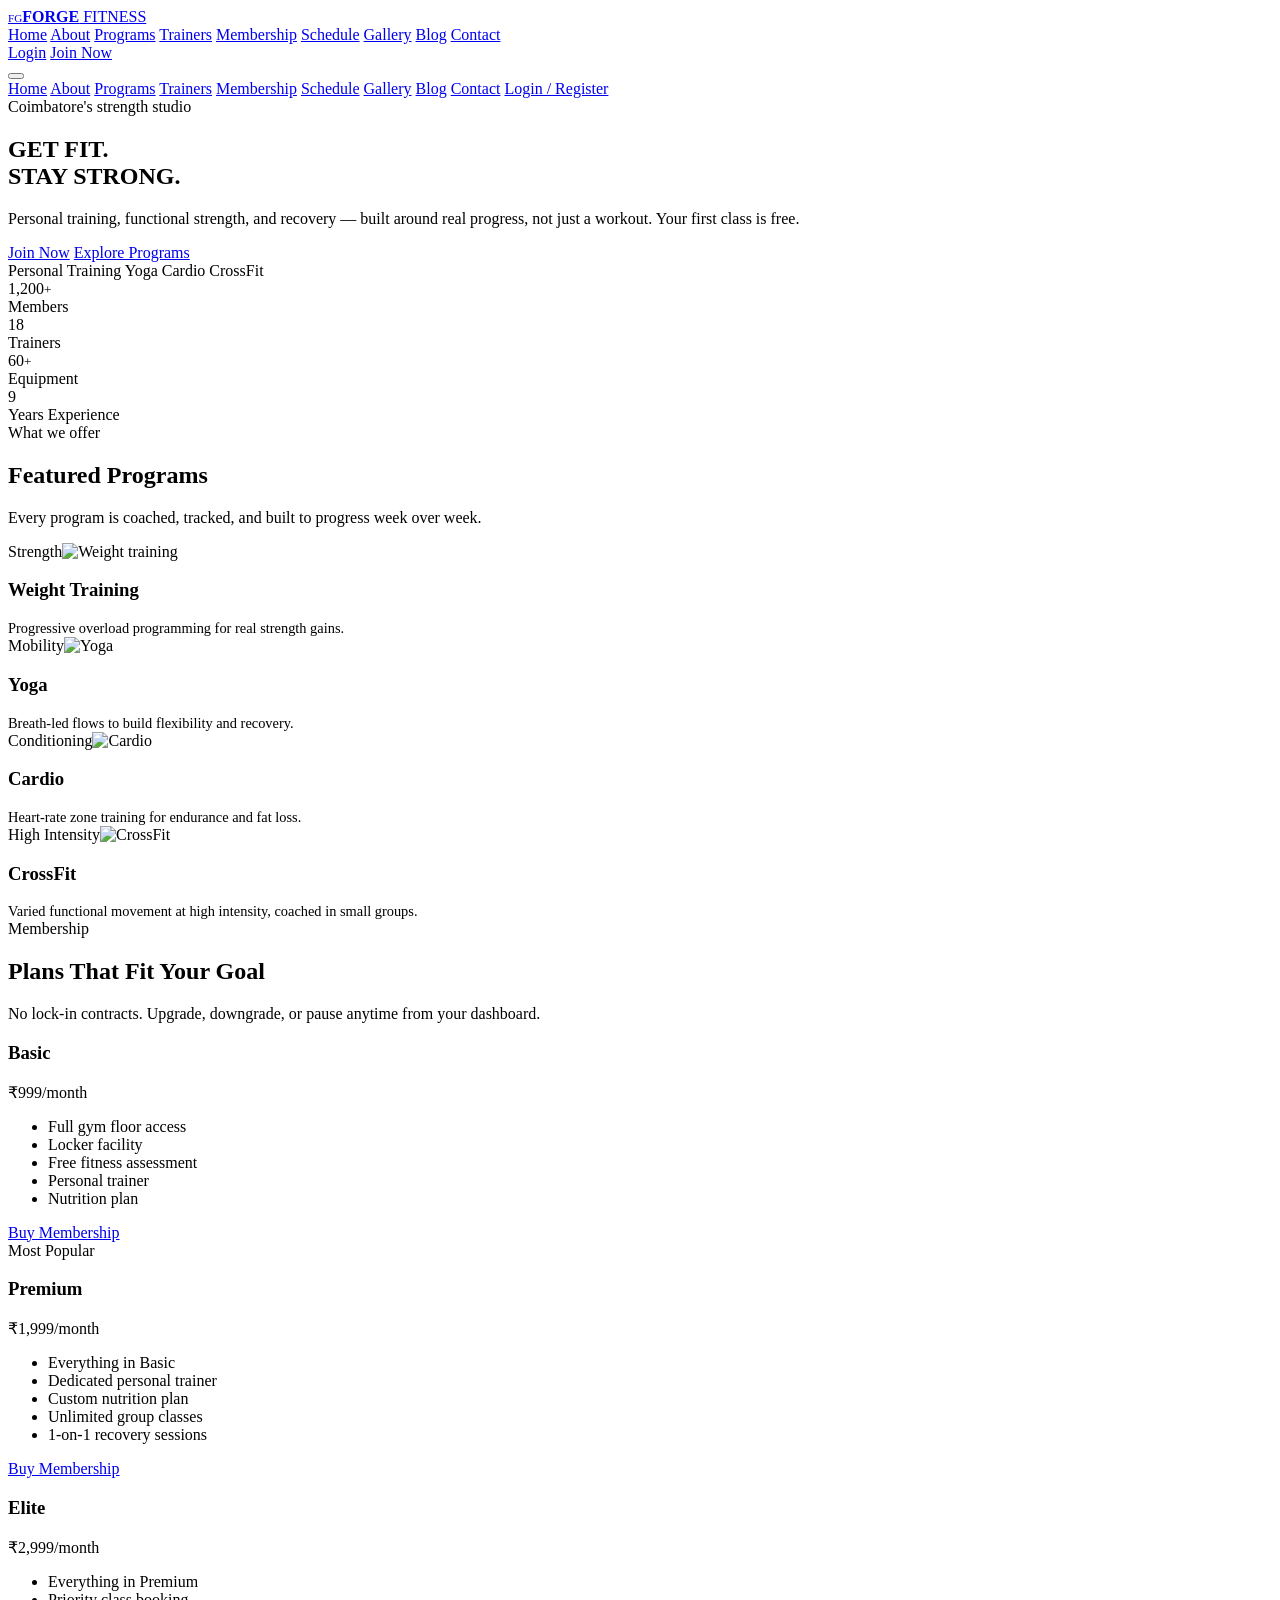
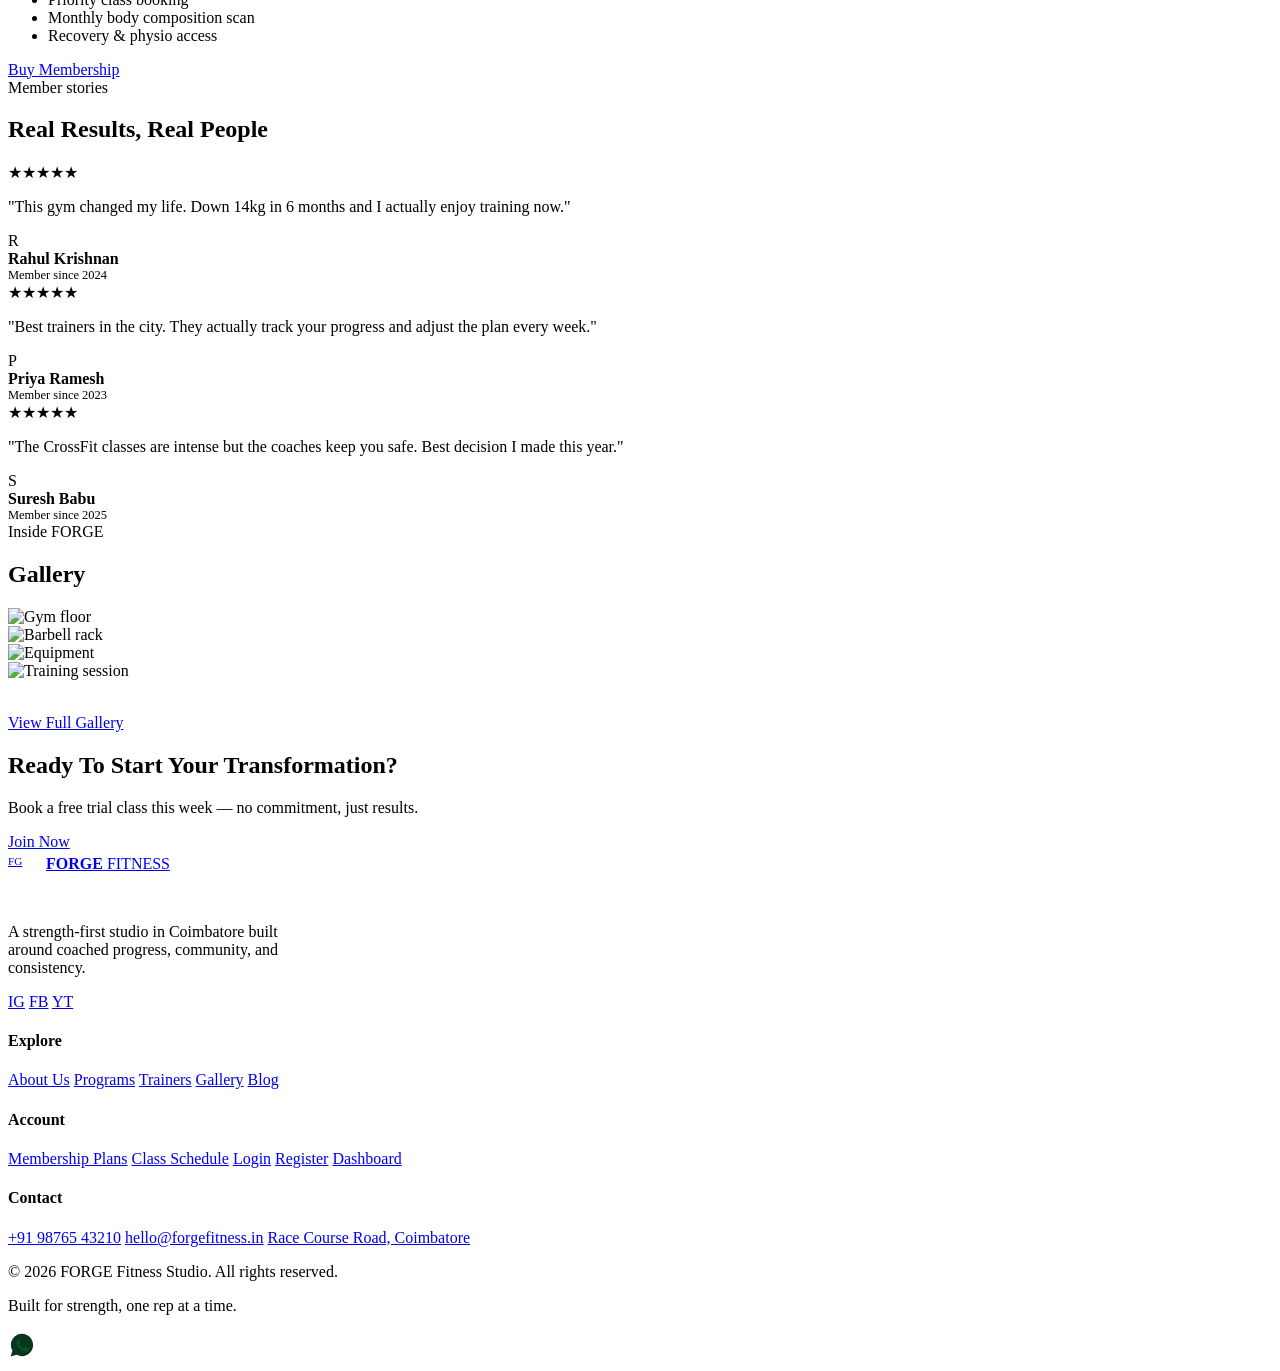
==== commit 71d82d9a: "Update index.html" ====
--- a/index.html
+++ b/index.html
@@ -5,7 +5,7 @@
 <meta name="viewport" content="width=device-width, initial-scale=1.0">
 <title>FORGE Fitness Studio — Get Fit. Stay Strong.</title>
 <meta name="description" content="FORGE is a strength-first fitness studio offering personal training, yoga, CrossFit, HIIT and more. Join today.">
-<link rel="stylesheet" href="/style.css">
+<link rel="stylesheet" href="css/style.css">
 </head>
 <body>
 
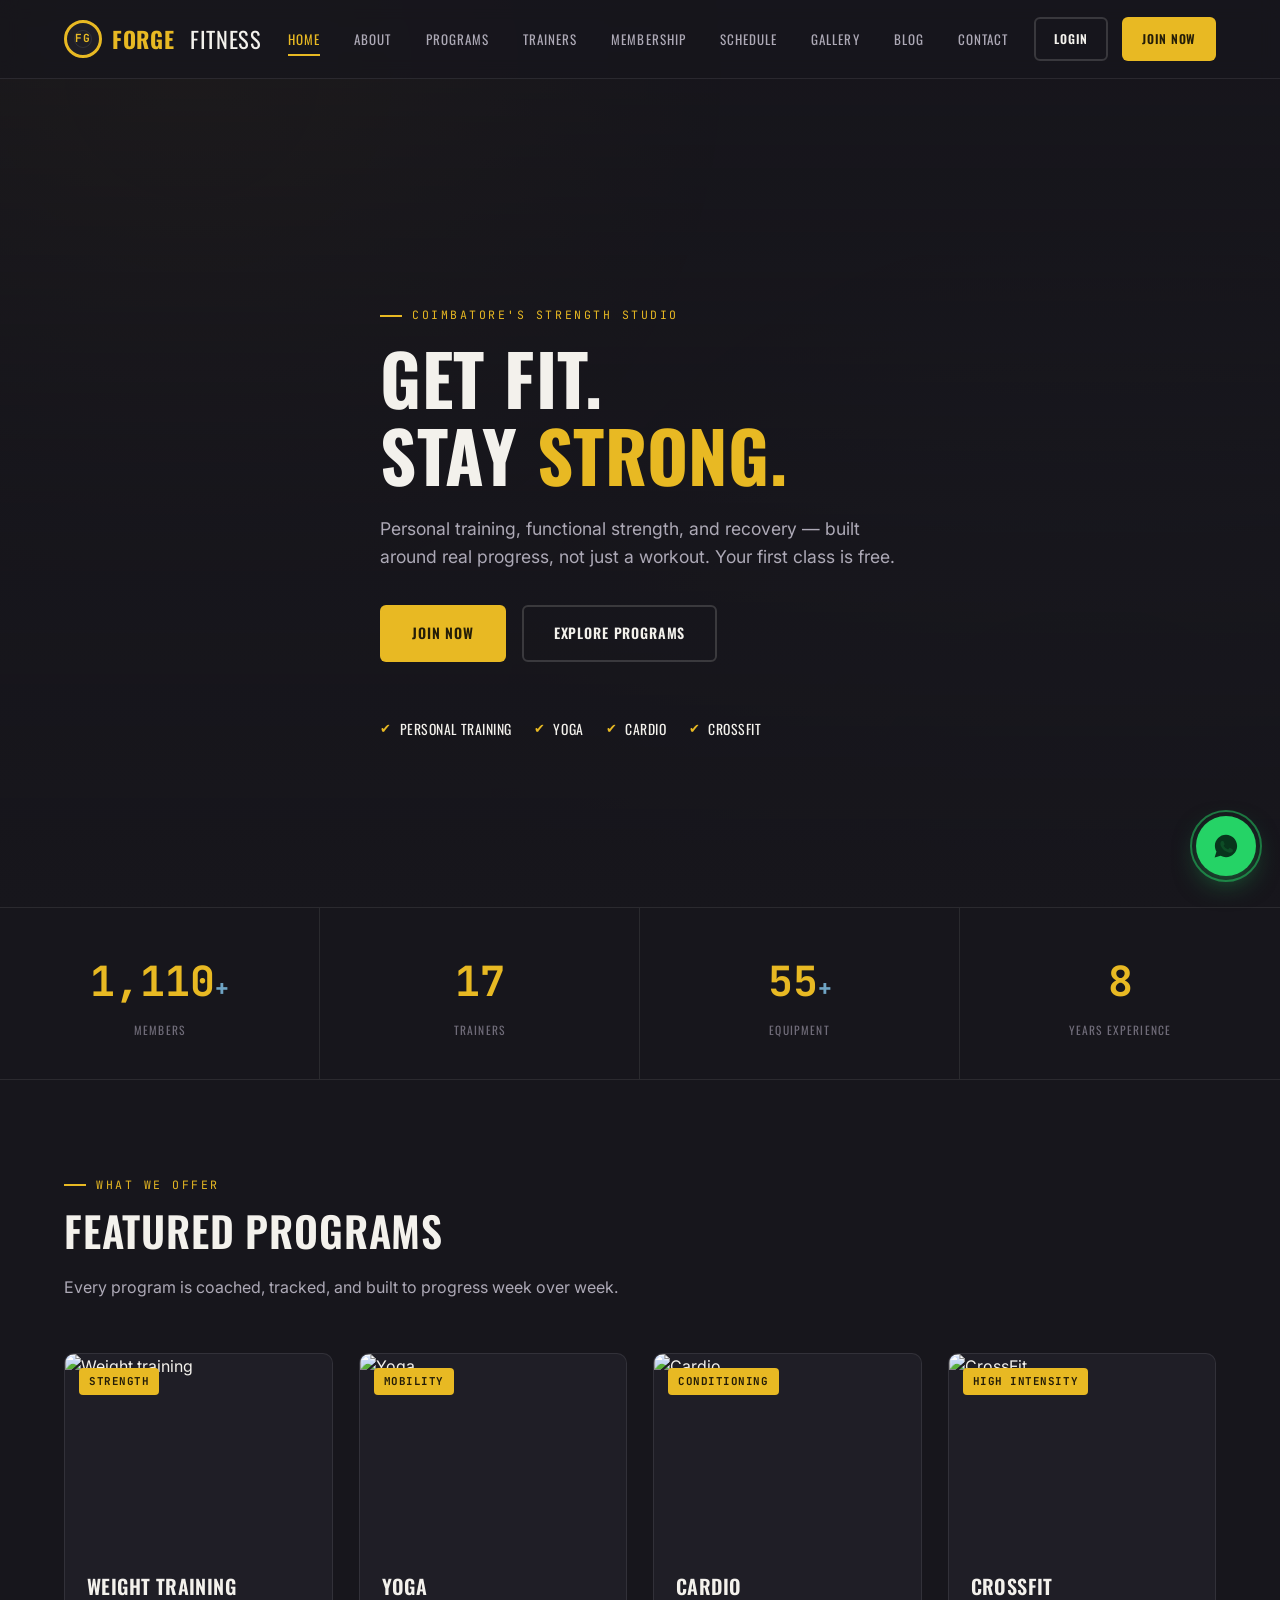
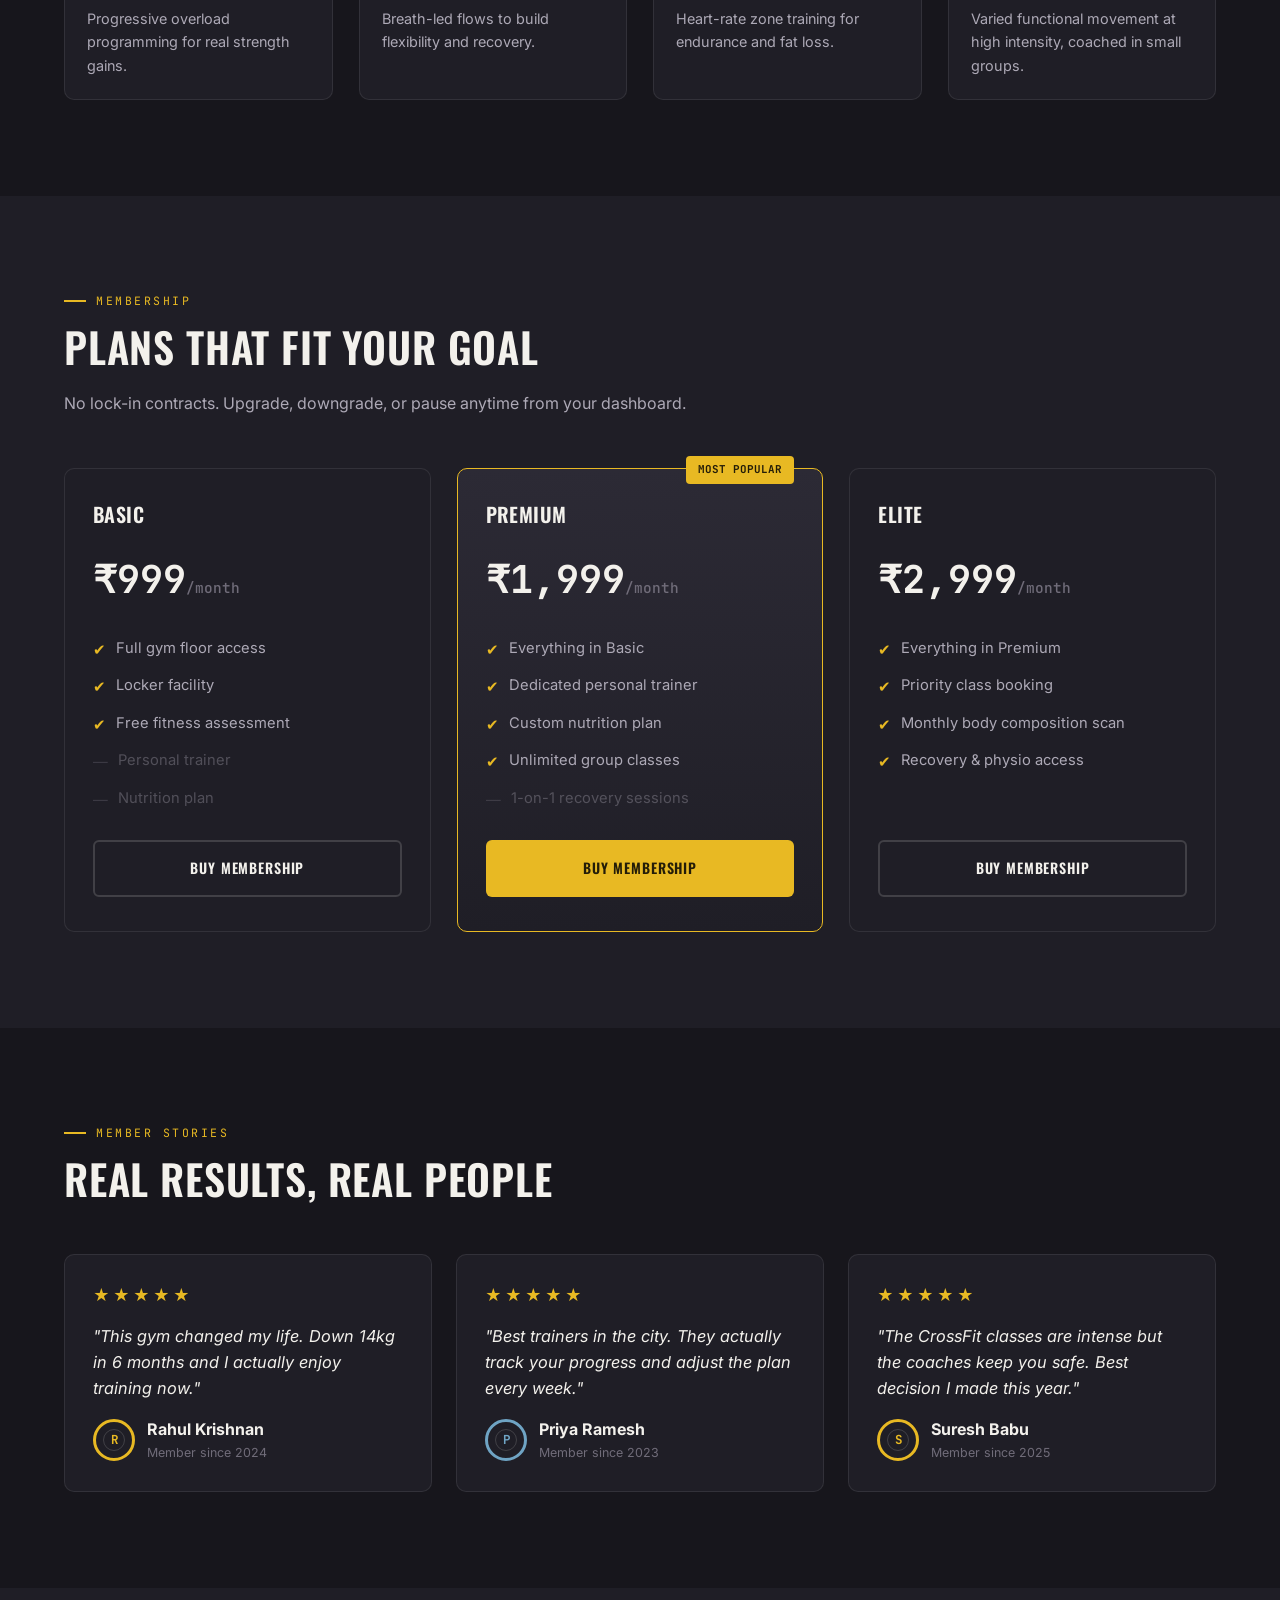
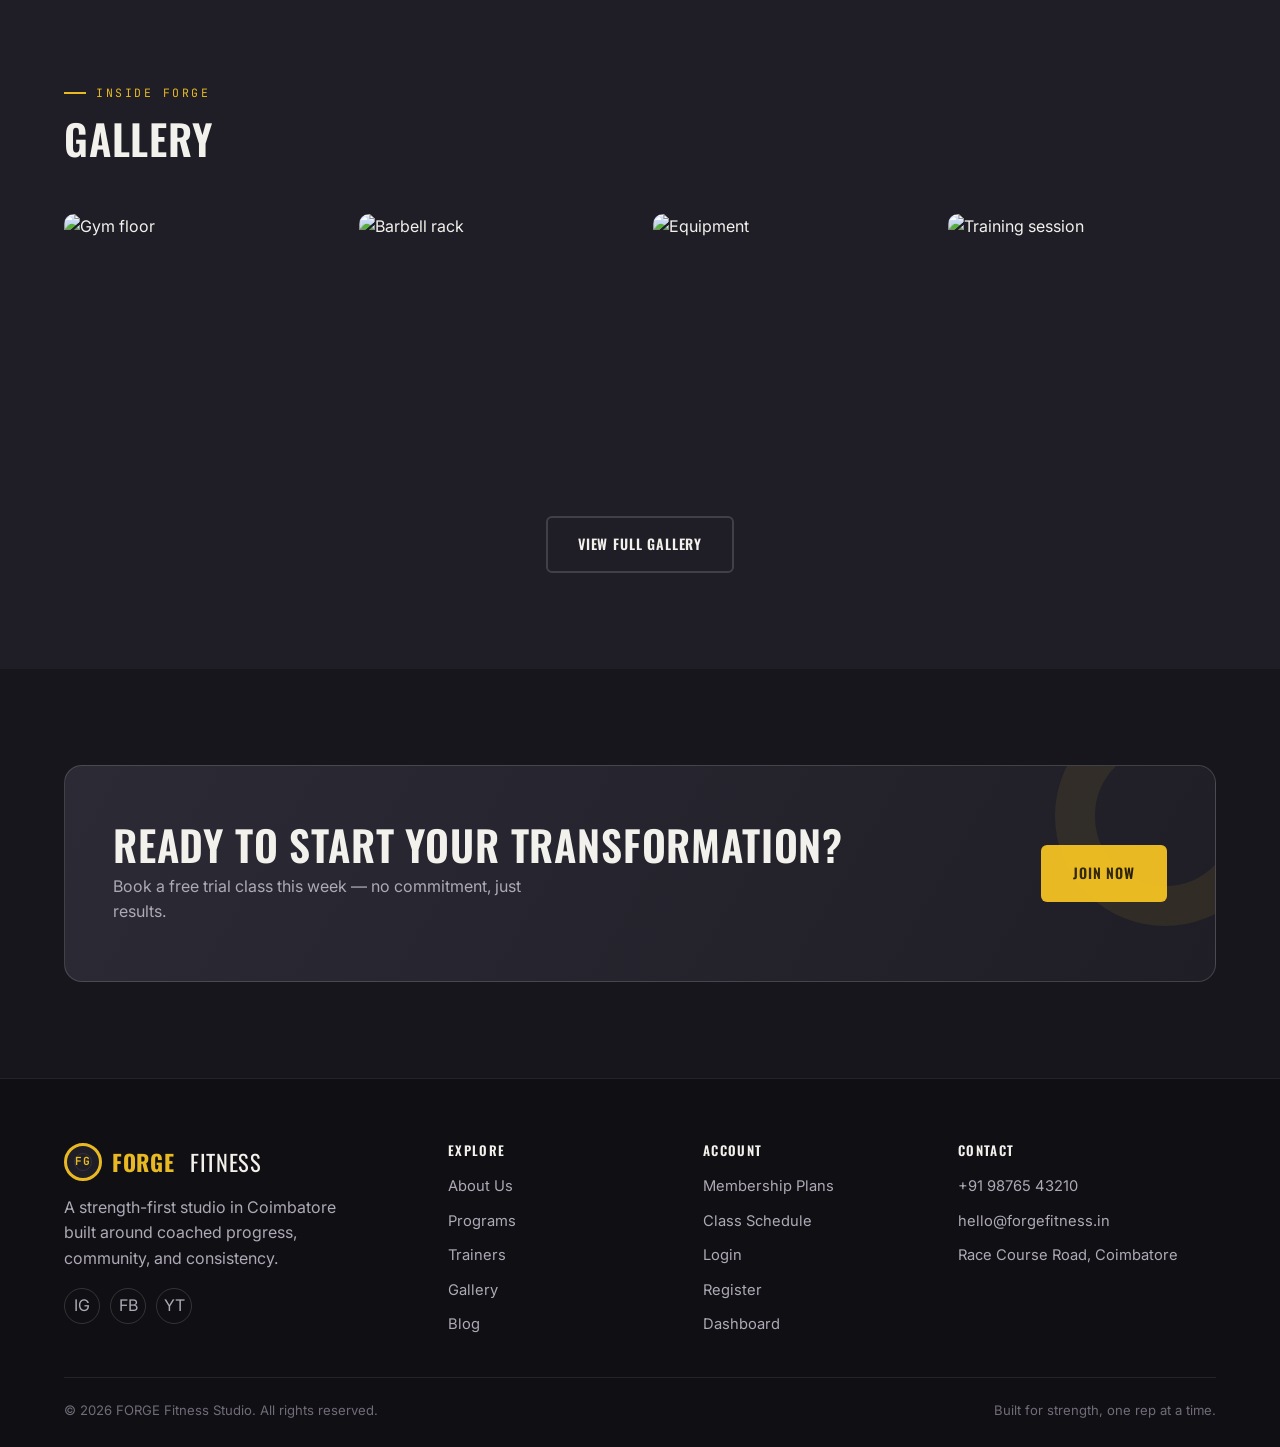
==== commit 8f81bbf2: "Update index.html" ====
--- a/index.html
+++ b/index.html
@@ -5,7 +5,7 @@
 <meta name="viewport" content="width=device-width, initial-scale=1.0">
 <title>FORGE Fitness Studio — Get Fit. Stay Strong.</title>
 <meta name="description" content="FORGE is a strength-first fitness studio offering personal training, yoga, CrossFit, HIIT and more. Join today.">
-<link rel="stylesheet" href="css/style.css">
+<link rel="stylesheet" href="/style.css">
 </head>
 <body>
 
--- a/style.css
+++ b/style.css
@@ -0,0 +1,490 @@
+/* ==========================================================================
+   FORGE — core design system
+   ========================================================================== */
+
+@import url('https://fonts.googleapis.com/css2?family=Oswald:wght@400;500;600;700&family=Inter:wght@400;500;600;700;800&family=JetBrains+Mono:wght@400;500;700&display=swap');
+
+:root{
+  /* --- color --- */
+  --bg:        #17161c;
+  --bg-panel:  #1f1e26;
+  --bg-panel-2:#26242e;
+  --bg-raised: #2c2a35;
+  --line:      rgba(243,241,236,0.09);
+  --line-2:    rgba(243,241,236,0.16);
+
+  --gold:      #e8b923;
+  --gold-dim:  #b8931c;
+  --gold-ink:  #241d08;
+
+  --steel:     #6fa4c4;
+  --steel-dim: #3e6478;
+
+  --crimson:   #d8483b;
+
+  --text:      #f3f1ec;
+  --text-dim:  #ada9b6;
+  --text-mute: #706c79;
+
+  /* --- type --- */
+  --f-display: 'Oswald', sans-serif;
+  --f-body:    'Inter', sans-serif;
+  --f-mono:    'JetBrains Mono', monospace;
+
+  /* --- layout --- */
+  --maxw: 1200px;
+  --radius: 10px;
+  --radius-sm: 6px;
+}
+
+*,*::before,*::after{ box-sizing: border-box; }
+html{ scroll-behavior: smooth; }
+body{
+  margin:0;
+  background: var(--bg);
+  color: var(--text);
+  font-family: var(--f-body);
+  font-size: 16px;
+  line-height: 1.6;
+  -webkit-font-smoothing: antialiased;
+}
+body::before{
+  content:"";
+  position: fixed; inset:0;
+  pointer-events:none;
+  z-index:0;
+  background-image:
+    radial-gradient(circle at 15% 8%, rgba(232,185,35,0.06), transparent 40%),
+    radial-gradient(circle at 85% 92%, rgba(111,164,196,0.07), transparent 45%);
+}
+img{ max-width:100%; display:block; }
+a{ color: inherit; text-decoration:none; }
+ul{ list-style:none; margin:0; padding:0; }
+button{ font-family: inherit; cursor:pointer; }
+input, textarea, select{ font-family: inherit; }
+
+.container{ max-width: var(--maxw); margin:0 auto; padding: 0 24px; position:relative; z-index:1; }
+.wrap{ position:relative; z-index:1; }
+
+h1,h2,h3,h4{
+  font-family: var(--f-display);
+  text-transform: uppercase;
+  letter-spacing: 0.02em;
+  font-weight: 600;
+  margin: 0 0 .5em;
+  line-height: 1.1;
+}
+h1{ font-size: clamp(2.4rem, 6vw, 4.4rem); font-weight:700; letter-spacing:0.01em; }
+h2{ font-size: clamp(1.8rem, 4vw, 2.6rem); }
+h3{ font-size: 1.25rem; }
+p{ margin:0 0 1em; color: var(--text-dim); }
+
+.eyebrow{
+  font-family: var(--f-mono);
+  color: var(--gold);
+  text-transform: uppercase;
+  letter-spacing: 0.22em;
+  font-size: 0.72rem;
+  display:flex; align-items:center; gap:10px;
+  margin-bottom: 14px;
+}
+.eyebrow::before{
+  content:"";
+  width: 22px; height:2px; background: var(--gold);
+}
+
+.section{ padding: 96px 0; position:relative; }
+.section-head{ max-width: 640px; margin-bottom: 52px; }
+.section-alt{ background: var(--bg-panel); }
+
+/* --- buttons --- */
+.btn{
+  display:inline-flex; align-items:center; justify-content:center; gap:8px;
+  font-family: var(--f-display);
+  text-transform: uppercase;
+  letter-spacing: 0.06em;
+  font-size: 0.88rem;
+  font-weight: 600;
+  padding: 15px 30px;
+  border-radius: var(--radius-sm);
+  border: 2px solid transparent;
+  transition: transform .18s ease, box-shadow .18s ease, background .18s ease, border-color .18s ease, color .18s ease;
+  white-space: nowrap;
+}
+.btn-gold{ background: var(--gold); color: var(--gold-ink); box-shadow: 0 0 0 rgba(232,185,35,0); }
+.btn-gold:hover{ transform: translateY(-2px); box-shadow: 0 10px 24px -6px rgba(232,185,35,0.45); }
+.btn-outline{ border-color: var(--line-2); color: var(--text); }
+.btn-outline:hover{ border-color: var(--gold); color: var(--gold); }
+.btn-steel{ background: var(--steel); color: #0d1a20; }
+.btn-steel:hover{ transform: translateY(-2px); box-shadow: 0 10px 24px -6px rgba(111,164,196,0.4); }
+.btn-block{ width:100%; }
+.btn-sm{ padding: 10px 18px; font-size:0.76rem; }
+.btn[disabled]{ opacity:.45; cursor:not-allowed; transform:none !important; box-shadow:none !important; }
+
+/* ==========================================================================
+   NAV
+   ========================================================================== */
+.nav{
+  position: sticky; top:0; z-index: 200;
+  background: rgba(23,22,28,0.86);
+  backdrop-filter: blur(10px);
+  border-bottom: 1px solid var(--line);
+  transition: box-shadow .25s ease, background .25s ease;
+}
+.nav.is-scrolled{ box-shadow: 0 8px 30px -12px rgba(0,0,0,0.6); background: rgba(23,22,28,0.97); }
+.nav-inner{ display:flex; align-items:center; justify-content:space-between; height:78px; }
+.brand{ display:flex; align-items:center; gap:10px; font-family: var(--f-display); font-size:1.4rem; letter-spacing:0.03em; text-transform:uppercase; }
+.brand .ring{ width:30px; height:30px; }
+.brand b{ color: var(--gold); }
+.nav-links{ display:flex; align-items:center; gap:34px; }
+.nav-links a{
+  font-family: var(--f-display); font-size:0.82rem; letter-spacing:0.08em; text-transform:uppercase;
+  color: var(--text-dim); position:relative; padding: 6px 0;
+}
+.nav-links a::after{
+  content:""; position:absolute; left:0; bottom:0; height:2px; width:0; background: var(--gold);
+  transition: width .2s ease;
+}
+.nav-links a:hover{ color: var(--text); }
+.nav-links a:hover::after, .nav-links a.active::after{ width:100%; }
+.nav-links a.active{ color: var(--gold); }
+.nav-cta{ display:flex; align-items:center; gap:14px; }
+.nav-burger{ display:none; width:40px; height:40px; border-radius:8px; border:1px solid var(--line-2); background:transparent; align-items:center; justify-content:center; color:var(--text); }
+.nav-burger span{ display:block; width:18px; height:2px; background: var(--text); position:relative; }
+.nav-burger span::before, .nav-burger span::after{ content:""; position:absolute; left:0; width:18px; height:2px; background: var(--text); }
+.nav-burger span::before{ top:-6px; } .nav-burger span::after{ top:6px; }
+
+.mobile-panel{ display:none; flex-direction:column; gap:2px; padding: 10px 0 20px; border-top:1px solid var(--line); }
+.mobile-panel a{ padding: 12px 4px; font-family: var(--f-display); text-transform:uppercase; letter-spacing:0.06em; color: var(--text-dim); border-bottom:1px solid var(--line); font-size:0.9rem; }
+.mobile-panel a.active{ color: var(--gold); }
+.nav.is-open .mobile-panel{ display:flex; }
+
+@media (max-width: 940px){
+  .nav-links, .nav-cta .btn-outline{ display:none; }
+  .nav-burger{ display:flex; }
+}
+
+/* ==========================================================================
+   PLATE RING — signature motif
+   ========================================================================== */
+.ring{
+  border-radius:50%;
+  border: 2.5px solid var(--gold);
+  position:relative;
+}
+.ring::after{
+  content:""; position:absolute; inset:5px; border-radius:50%; border: 1.5px solid var(--gold);
+  opacity:.55;
+}
+.plate-marker{
+  width:64px; height:64px; border-radius:50%;
+  border:3px solid var(--gold);
+  display:flex; align-items:center; justify-content:center;
+  font-family: var(--f-mono); font-weight:700; color: var(--gold); font-size:1rem;
+  position:relative; flex-shrink:0; background: var(--bg-panel);
+}
+.plate-marker::after{ content:""; position:absolute; inset:7px; border-radius:50%; border:1.5px solid var(--line-2); }
+.plate-marker.steel{ border-color: var(--steel); color: var(--steel); }
+
+/* ==========================================================================
+   HERO
+   ========================================================================== */
+.hero{
+  min-height: 92vh;
+  display:flex; align-items:center;
+  position: relative;
+  overflow:hidden;
+  padding-top: 60px;
+}
+.hero-bg{
+  position:absolute; inset:0; z-index:0;
+  background: linear-gradient(180deg, rgba(23,22,28,0.55) 0%, rgba(23,22,28,0.86) 55%, var(--bg) 100%),
+              url('https://images.unsplash.com/photo-1534438327276-14e5300c3a48?auto=format&fit=crop&w=1800&q=70') center/cover no-repeat;
+}
+.hero-content{ position:relative; z-index:2; max-width: 720px; }
+.hero-content h1{ margin-bottom:.3em; }
+.hero-content h1 span{ color: var(--gold); }
+.hero-lede{ font-size:1.1rem; color: var(--text-dim); max-width:520px; margin-bottom: 34px; }
+.hero-actions{ display:flex; gap:16px; flex-wrap:wrap; margin-bottom:56px; }
+.hero-tags{ display:flex; gap:22px; flex-wrap:wrap; }
+.hero-tags span{ font-family: var(--f-display); text-transform:uppercase; letter-spacing:0.04em; font-size:0.86rem; color: var(--text); display:flex; align-items:center; gap:8px; }
+.hero-tags span::before{ content:"✔"; color: var(--gold); font-size:0.8rem; }
+
+/* ==========================================================================
+   STATS
+   ========================================================================== */
+.stats-strip{
+  display:grid; grid-template-columns: repeat(4,1fr);
+  border-top:1px solid var(--line); border-bottom:1px solid var(--line);
+}
+.stat{
+  padding: 40px 20px; text-align:center; border-right:1px solid var(--line);
+  position:relative;
+}
+.stat:last-child{ border-right:none; }
+.stat .num{ font-family: var(--f-mono); font-weight:700; font-size: clamp(2rem,4vw,2.6rem); color: var(--gold); }
+.stat .num small{ font-size:0.55em; color: var(--steel); }
+.stat .label{ text-transform:uppercase; letter-spacing:0.1em; font-size:0.72rem; color: var(--text-mute); font-family: var(--f-display); margin-top:6px; }
+@media (max-width: 760px){ .stats-strip{ grid-template-columns:repeat(2,1fr);} .stat:nth-child(2){ border-right:none;} }
+
+/* ==========================================================================
+   CARDS — programs / trainers / blog / gallery
+   ========================================================================== */
+.grid{ display:grid; gap: 26px; }
+.grid-3{ grid-template-columns: repeat(3,1fr); }
+.grid-4{ grid-template-columns: repeat(4,1fr); }
+.grid-2{ grid-template-columns: repeat(2,1fr); }
+@media (max-width: 980px){ .grid-3, .grid-4{ grid-template-columns: repeat(2,1fr);} }
+@media (max-width: 640px){ .grid-3, .grid-4, .grid-2{ grid-template-columns: 1fr;} }
+
+.card{
+  display:block;
+  background: var(--bg-panel);
+  border: 1px solid var(--line);
+  border-radius: var(--radius);
+  overflow:hidden;
+  transition: transform .22s ease, border-color .22s ease, box-shadow .22s ease;
+}
+.card:hover{ transform: translateY(-5px); border-color: var(--line-2); box-shadow: 0 20px 40px -20px rgba(0,0,0,0.6); }
+.card-media{ aspect-ratio: 4/3; overflow:hidden; position:relative; }
+.card-media img{ width:100%; height:100%; object-fit:cover; transition: transform .5s ease; }
+.card:hover .card-media img{ transform: scale(1.07); }
+.card-body{ padding: 22px; }
+.card-tag{
+  position:absolute; top:14px; left:14px; z-index:2;
+  background: var(--gold); color: var(--gold-ink);
+  font-family: var(--f-mono); font-size:0.68rem; font-weight:700; text-transform:uppercase;
+  padding: 5px 10px; border-radius: 4px; letter-spacing:0.05em;
+}
+.card-meta{ display:flex; flex-wrap:wrap; gap: 8px 16px; margin: 12px 0; font-family: var(--f-mono); font-size:0.76rem; color: var(--text-mute); }
+.card-meta span{ display:flex; align-items:center; gap:6px; }
+.card-price{ font-family: var(--f-mono); font-weight:700; color: var(--gold); font-size:1.1rem; }
+.card-foot{ display:flex; align-items:center; justify-content:space-between; margin-top:16px; padding-top:16px; border-top:1px solid var(--line); }
+
+/* trainer card */
+.trainer-card{ text-align:center; padding: 30px 22px; }
+.trainer-card .card-media{ aspect-ratio:1/1; width:150px; margin:0 auto 18px; border-radius:50%; border:3px solid var(--gold); }
+.trainer-card .stars{ color: var(--gold); letter-spacing:2px; margin: 6px 0 10px; }
+.trainer-card .spec{ font-family: var(--f-mono); color: var(--steel); font-size:0.76rem; text-transform:uppercase; letter-spacing:0.06em; margin-bottom:12px; }
+.social-row{ display:flex; justify-content:center; gap:12px; margin-top:16px; }
+.social-row a{ width:34px; height:34px; border-radius:50%; border:1px solid var(--line-2); display:flex; align-items:center; justify-content:center; font-size:0.8rem; color: var(--text-dim); transition: all .2s; }
+.social-row a:hover{ border-color: var(--gold); color: var(--gold); }
+
+/* ==========================================================================
+   PRICING
+   ========================================================================== */
+.pricing-grid{ display:grid; grid-template-columns: repeat(3,1fr); gap: 26px; align-items:stretch; }
+@media (max-width: 900px){ .pricing-grid{ grid-template-columns: 1fr; max-width:420px; margin:0 auto;} }
+.plan{
+  background: var(--bg-panel); border:1px solid var(--line); border-radius: var(--radius);
+  padding: 34px 28px; display:flex; flex-direction:column;
+  position:relative; transition: transform .22s ease, border-color .22s;
+}
+.plan:hover{ transform: translateY(-6px); }
+.plan.featured{ border-color: var(--gold); background: linear-gradient(180deg, var(--bg-raised), var(--bg-panel)); }
+.plan-badge{ position:absolute; top:-13px; right:28px; background:var(--gold); color:var(--gold-ink); font-family:var(--f-mono); font-size:0.68rem; font-weight:700; text-transform:uppercase; padding:5px 12px; border-radius:4px; }
+.plan .price{ font-family: var(--f-mono); font-size:2.4rem; font-weight:700; color: var(--text); margin: 14px 0 4px; }
+.plan .price span{ font-size:0.9rem; color: var(--text-mute); font-weight:500; }
+.plan ul{ margin: 22px 0 28px; display:flex; flex-direction:column; gap:12px; flex-grow:1; }
+.plan ul li{ display:flex; gap:10px; align-items:flex-start; color: var(--text-dim); font-size:0.92rem; }
+.plan ul li::before{ content:"✔"; color: var(--gold); flex-shrink:0; margin-top:2px; }
+.plan ul li.off{ opacity:.35; }
+.plan ul li.off::before{ content:"—"; color: var(--text-mute); }
+
+/* ==========================================================================
+   TESTIMONIALS
+   ========================================================================== */
+.testi-track{ display:grid; grid-template-columns: repeat(3,1fr); gap:24px; }
+@media (max-width: 900px){ .testi-track{ grid-template-columns:1fr; } }
+.testi{ background: var(--bg-panel); border:1px solid var(--line); border-radius: var(--radius); padding: 28px; }
+.testi .stars{ color: var(--gold); letter-spacing:3px; margin-bottom:14px; }
+.testi p{ color: var(--text); font-size:1.02rem; font-style:italic; }
+.testi-who{ display:flex; align-items:center; gap:12px; margin-top:16px; }
+.testi-who .plate-marker{ width:42px; height:42px; font-size:0.78rem; }
+
+/* ==========================================================================
+   CTA banner
+   ========================================================================== */
+.cta-banner{
+  background: linear-gradient(120deg, var(--bg-raised), var(--bg-panel));
+  border: 1px solid var(--line-2);
+  border-radius: 18px;
+  padding: 56px 48px;
+  display:flex; align-items:center; justify-content:space-between; gap:30px; flex-wrap:wrap;
+  position:relative; overflow:hidden;
+}
+.cta-banner::before{ content:""; position:absolute; right:-60px; top:-60px; width:220px; height:220px; border-radius:50%; border:40px solid rgba(232,185,35,0.08); }
+.cta-banner h2{ margin-bottom:6px; }
+.cta-banner p{ margin:0; max-width:420px; }
+
+/* ==========================================================================
+   FOOTER
+   ========================================================================== */
+.footer{ background: #100f14; border-top: 1px solid var(--line); padding: 64px 0 26px; }
+.footer-grid{ display:grid; grid-template-columns: 1.6fr 1fr 1fr 1.2fr; gap: 40px; padding-bottom: 40px; border-bottom:1px solid var(--line); }
+@media (max-width: 900px){ .footer-grid{ grid-template-columns: 1fr 1fr; } }
+@media (max-width: 560px){ .footer-grid{ grid-template-columns: 1fr; } }
+.footer h4{ font-size:0.82rem; letter-spacing:0.1em; color: var(--text); margin-bottom: 18px; }
+.footer-links{ display:flex; flex-direction:column; gap:11px; }
+.footer-links a{ color: var(--text-dim); font-size:0.92rem; transition: color .2s; }
+.footer-links a:hover{ color: var(--gold); }
+.footer-bottom{ display:flex; justify-content:space-between; align-items:center; padding-top: 22px; flex-wrap:wrap; gap:12px; }
+.footer-bottom p{ margin:0; font-size:0.82rem; color: var(--text-mute); }
+.footer-social{ display:flex; gap:10px; }
+.footer-social a{ width:36px; height:36px; border-radius:50%; border:1px solid var(--line-2); display:flex; align-items:center; justify-content:center; color: var(--text-dim); transition: all .2s; }
+.footer-social a:hover{ border-color: var(--gold); color: var(--gold); }
+
+/* ==========================================================================
+   WHATSAPP FLOAT BUTTON
+   ========================================================================== */
+.wa-float{
+  position: fixed; right: 24px; bottom: 24px; z-index: 400;
+  width: 60px; height:60px; border-radius:50%;
+  background: #25D366; color:#08351c;
+  display:flex; align-items:center; justify-content:center;
+  box-shadow: 0 10px 30px -8px rgba(37,211,102,0.6);
+  font-size: 1.6rem;
+  transition: transform .2s ease;
+}
+.wa-float:hover{ transform: scale(1.08) rotate(-4deg); }
+.wa-float::after{
+  content:""; position:absolute; inset:-6px; border-radius:50%;
+  border:2px solid #25D366; opacity:.5;
+  animation: wa-pulse 2.2s ease-out infinite;
+}
+@keyframes wa-pulse{ 0%{ transform:scale(0.9); opacity:.6;} 100%{ transform:scale(1.35); opacity:0; } }
+
+/* ==========================================================================
+   FORMS
+   ========================================================================== */
+.field{ margin-bottom: 20px; }
+.field label{ display:block; font-family: var(--f-display); text-transform:uppercase; letter-spacing:0.06em; font-size:0.76rem; color: var(--text-dim); margin-bottom:8px; }
+.field input, .field textarea, .field select{
+  width:100%; background: var(--bg-panel-2); border:1px solid var(--line-2); color: var(--text);
+  padding: 13px 16px; border-radius: var(--radius-sm); font-size:0.95rem; transition: border-color .2s;
+}
+.field input:focus, .field textarea:focus, .field select:focus{ outline:none; border-color: var(--gold); }
+.field textarea{ resize: vertical; min-height:120px; }
+.field-row{ display:grid; grid-template-columns:1fr 1fr; gap:18px; }
+@media (max-width:560px){ .field-row{ grid-template-columns:1fr; } }
+.form-note{ font-size:0.82rem; color: var(--text-mute); margin-top:-8px; }
+.form-success{ background: rgba(232,185,35,0.1); border:1px solid var(--gold); color: var(--gold); padding:14px 18px; border-radius: var(--radius-sm); font-size:0.9rem; margin-bottom:20px; display:none; }
+.form-success.show{ display:block; }
+
+/* ==========================================================================
+   FILTER TABS (gallery, blog, programs)
+   ========================================================================== */
+.tabs{ display:flex; gap:10px; flex-wrap:wrap; margin-bottom: 36px; }
+.tab{
+  font-family: var(--f-display); text-transform:uppercase; letter-spacing:0.06em; font-size:0.8rem;
+  padding: 10px 20px; border-radius: 100px; border:1px solid var(--line-2); color: var(--text-dim);
+  transition: all .2s;
+}
+.tab:hover{ border-color: var(--gold); color: var(--text); }
+.tab.active{ background: var(--gold); color: var(--gold-ink); border-color: var(--gold); }
+
+/* gallery */
+.gallery-item{ position:relative; border-radius: var(--radius); overflow:hidden; aspect-ratio:1/1; cursor:pointer; }
+.gallery-item img{ width:100%; height:100%; object-fit:cover; transition: transform .5s ease; }
+.gallery-item:hover img{ transform: scale(1.1); }
+.gallery-item .overlay{
+  position:absolute; inset:0; background: linear-gradient(0deg, rgba(0,0,0,0.75), transparent 55%);
+  display:flex; align-items:flex-end; padding: 16px; opacity:0; transition: opacity .25s;
+}
+.gallery-item:hover .overlay{ opacity:1; }
+.gallery-item .overlay span{ font-family: var(--f-display); text-transform:uppercase; letter-spacing:0.05em; font-size:0.85rem; }
+.hidden{ display:none !important; }
+
+/* lightbox */
+.lightbox{ position:fixed; inset:0; background: rgba(10,9,12,0.94); z-index:500; display:none; align-items:center; justify-content:center; padding: 40px; }
+.lightbox.show{ display:flex; }
+.lightbox img{ max-width: 90vw; max-height:85vh; border-radius: 10px; }
+.lightbox-close{ position:absolute; top:26px; right:34px; font-size:2rem; color: var(--text); }
+
+/* ==========================================================================
+   PAGE HEADER (inner pages)
+   ========================================================================== */
+.page-head{
+  padding: 150px 0 70px;
+  background: linear-gradient(180deg, rgba(23,22,28,0.55), var(--bg) 90%), url('https://images.unsplash.com/photo-1517836357463-d25dfeac3438?auto=format&fit=crop&w=1800&q=60') center/cover;
+  border-bottom: 1px solid var(--line);
+}
+.breadcrumb{ font-family: var(--f-mono); font-size:0.78rem; color: var(--text-mute); margin-bottom:14px; }
+.breadcrumb b{ color: var(--gold); font-weight:500; }
+
+/* ==========================================================================
+   MISC UTILITIES
+   ========================================================================== */
+.text-center{ text-align:center; margin-left:auto; margin-right:auto; }
+.mt-0{ margin-top:0; }
+.mb-0{ margin-bottom:0; }
+.two-col{ display:grid; grid-template-columns: 1fr 1fr; gap: 60px; align-items:center; }
+@media (max-width: 860px){ .two-col{ grid-template-columns:1fr; gap:36px; } }
+.badge-row{ display:flex; gap:14px; flex-wrap:wrap; margin-top:20px; }
+.badge{ display:flex; align-items:center; gap:8px; font-family: var(--f-mono); font-size:0.76rem; color: var(--text-dim); border:1px solid var(--line-2); padding:8px 14px; border-radius:100px; }
+.badge::before{ content:"◆"; color: var(--steel); font-size:0.6rem; }
+
+.value-list{ display:flex; flex-direction:column; gap:22px; }
+.value-item{ display:flex; gap:18px; }
+.value-item p{ margin:0; }
+
+.divider{ height:1px; background: var(--line); margin: 60px 0; }
+
+table.schedule{ width:100%; border-collapse: collapse; background: var(--bg-panel); border-radius: var(--radius); overflow:hidden; }
+table.schedule th, table.schedule td{ padding: 14px 12px; border: 1px solid var(--line); text-align:center; font-size:0.86rem; }
+table.schedule th{ background: var(--bg-raised); font-family: var(--f-display); text-transform:uppercase; letter-spacing:0.05em; font-size:0.76rem; color: var(--gold); }
+table.schedule td{ color: var(--text-dim); }
+.slot{ display:block; background: var(--bg-panel-2); border:1px solid var(--line-2); border-radius:6px; padding:8px 6px; margin:3px 0; font-size:0.78rem; cursor:pointer; transition: all .15s; }
+.slot:hover{ border-color: var(--gold); }
+.slot.full{ opacity:.4; cursor:not-allowed; }
+.slot.booked{ border-color: var(--gold); background: rgba(232,185,35,0.12); color: var(--gold); }
+.slot small{ display:block; color: var(--text-mute); }
+
+.seats-tag{ font-family: var(--f-mono); font-size:0.65rem; }
+
+/* auth */
+.auth-wrap{ min-height: 100vh; display:flex; align-items:center; justify-content:center; padding: 130px 20px 60px; }
+.auth-card{ width:100%; max-width: 440px; background: var(--bg-panel); border:1px solid var(--line); border-radius: 16px; padding: 40px 36px; }
+.auth-tabs{ display:flex; gap:6px; background: var(--bg-panel-2); border-radius: 10px; padding:5px; margin-bottom: 28px; }
+.auth-tabs button{ flex:1; background:transparent; border:none; color: var(--text-dim); font-family: var(--f-display); text-transform:uppercase; letter-spacing:0.05em; font-size:0.8rem; padding: 11px; border-radius:7px; transition: all .2s; }
+.auth-tabs button.active{ background: var(--gold); color: var(--gold-ink); }
+.auth-panel{ display:none; }
+.auth-panel.active{ display:block; }
+
+/* dashboard */
+.dash{ display:grid; grid-template-columns: 260px 1fr; gap: 30px; padding-top: 110px; min-height:100vh; align-items:flex-start; }
+@media (max-width: 860px){ .dash{ grid-template-columns:1fr; } }
+.dash-side{ background: var(--bg-panel); border:1px solid var(--line); border-radius: var(--radius); padding: 26px 20px; position:sticky; top:100px; }
+.dash-user{ display:flex; align-items:center; gap:12px; margin-bottom:22px; padding-bottom:20px; border-bottom:1px solid var(--line); }
+.dash-user .plate-marker{ width:48px; height:48px; }
+.dash-user b{ display:block; font-size:0.95rem; }
+.dash-user span{ font-size:0.76rem; color: var(--text-mute); font-family: var(--f-mono); }
+.dash-nav{ display:flex; flex-direction:column; gap:4px; }
+.dash-nav button{ text-align:left; background:transparent; border:none; color: var(--text-dim); padding: 11px 12px; border-radius:8px; font-family: var(--f-display); text-transform:uppercase; letter-spacing:0.04em; font-size:0.82rem; transition: all .2s; }
+.dash-nav button:hover{ background: var(--bg-panel-2); color: var(--text); }
+.dash-nav button.active{ background: var(--gold); color: var(--gold-ink); }
+.dash-panel{ display:none; }
+.dash-panel.active{ display:block; }
+.dash-cards{ display:grid; grid-template-columns: repeat(3,1fr); gap:20px; margin-bottom: 30px; }
+@media (max-width:760px){ .dash-cards{ grid-template-columns:1fr; } }
+.dash-card{ background: var(--bg-panel); border:1px solid var(--line); border-radius: var(--radius); padding:22px; }
+.dash-card .num{ font-family: var(--f-mono); font-size:1.8rem; color: var(--gold); font-weight:700; }
+.dash-card .label{ font-size:0.78rem; color: var(--text-mute); text-transform:uppercase; letter-spacing:0.06em; font-family: var(--f-display); margin-top:4px; }
+.booking-row{ display:flex; align-items:center; justify-content:space-between; background: var(--bg-panel); border:1px solid var(--line); border-radius: var(--radius-sm); padding:16px 18px; margin-bottom:12px; }
+.booking-row .meta{ font-size:0.8rem; color: var(--text-mute); font-family: var(--f-mono); }
+.pill{ font-family: var(--f-mono); font-size:0.68rem; text-transform:uppercase; padding:4px 10px; border-radius:100px; }
+.pill.active{ background: rgba(232,185,35,0.15); color: var(--gold); }
+.pill.done{ background: rgba(111,164,196,0.15); color: var(--steel); }
+
+/* bmi */
+.bmi-result{ text-align:center; padding: 30px; background: var(--bg-panel-2); border-radius: var(--radius); border:1px solid var(--line-2); }
+.bmi-result .num{ font-family: var(--f-mono); font-size: 3rem; font-weight:700; color: var(--gold); }
+.bmi-result .cat{ font-family: var(--f-display); text-transform:uppercase; letter-spacing:0.06em; margin: 8px 0 16px; font-size:1.1rem; }
+.bmi-scale{ display:flex; height:10px; border-radius:6px; overflow:hidden; margin: 18px 0 8px; }
+.bmi-scale span{ flex:1; }
+.bmi-marker{ position:relative; height:0; }
+.bmi-marker i{ position:absolute; top:-20px; width:2px; height:16px; background: var(--text); transform: translateX(-50%); }
+
+/* reveal-on-scroll */
+.reveal{ opacity:0; transform: translateY(24px); transition: opacity .6s ease, transform .6s ease; }
+.reveal.in{ opacity:1; transform:none; }
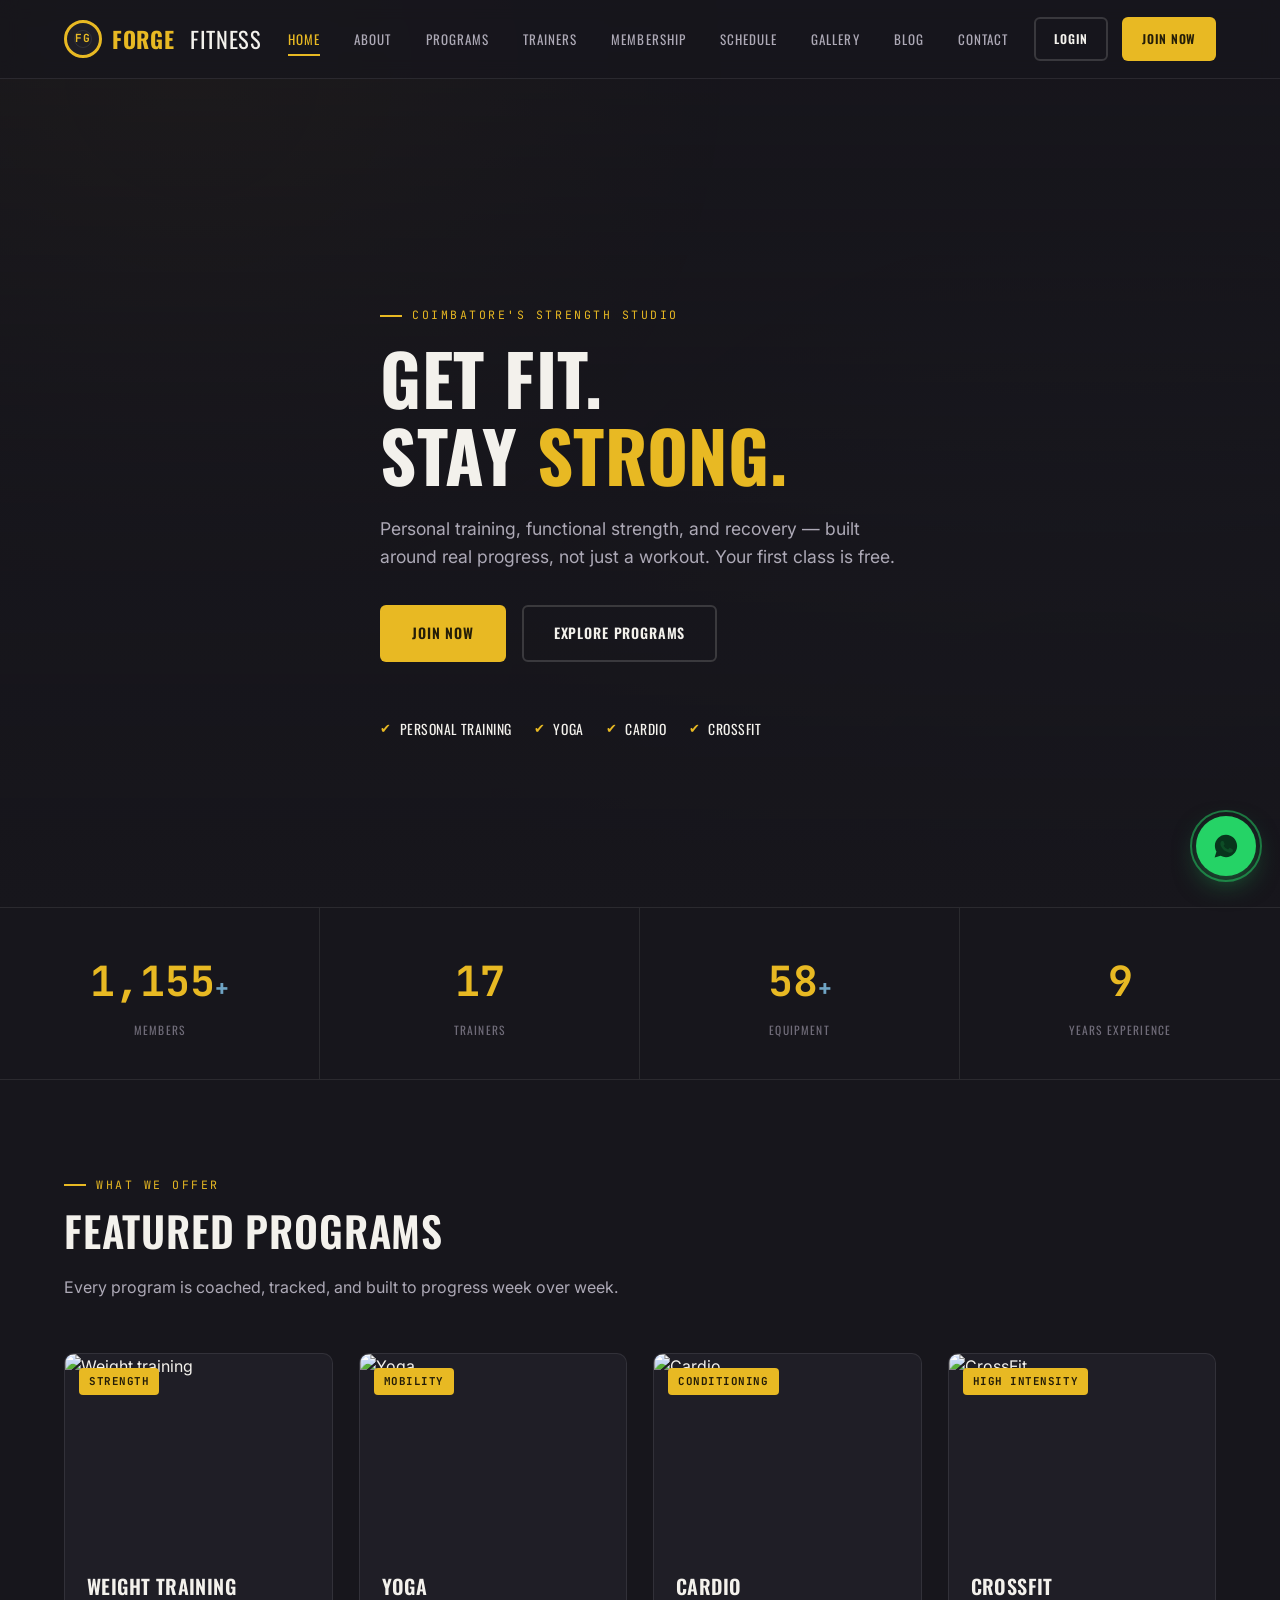
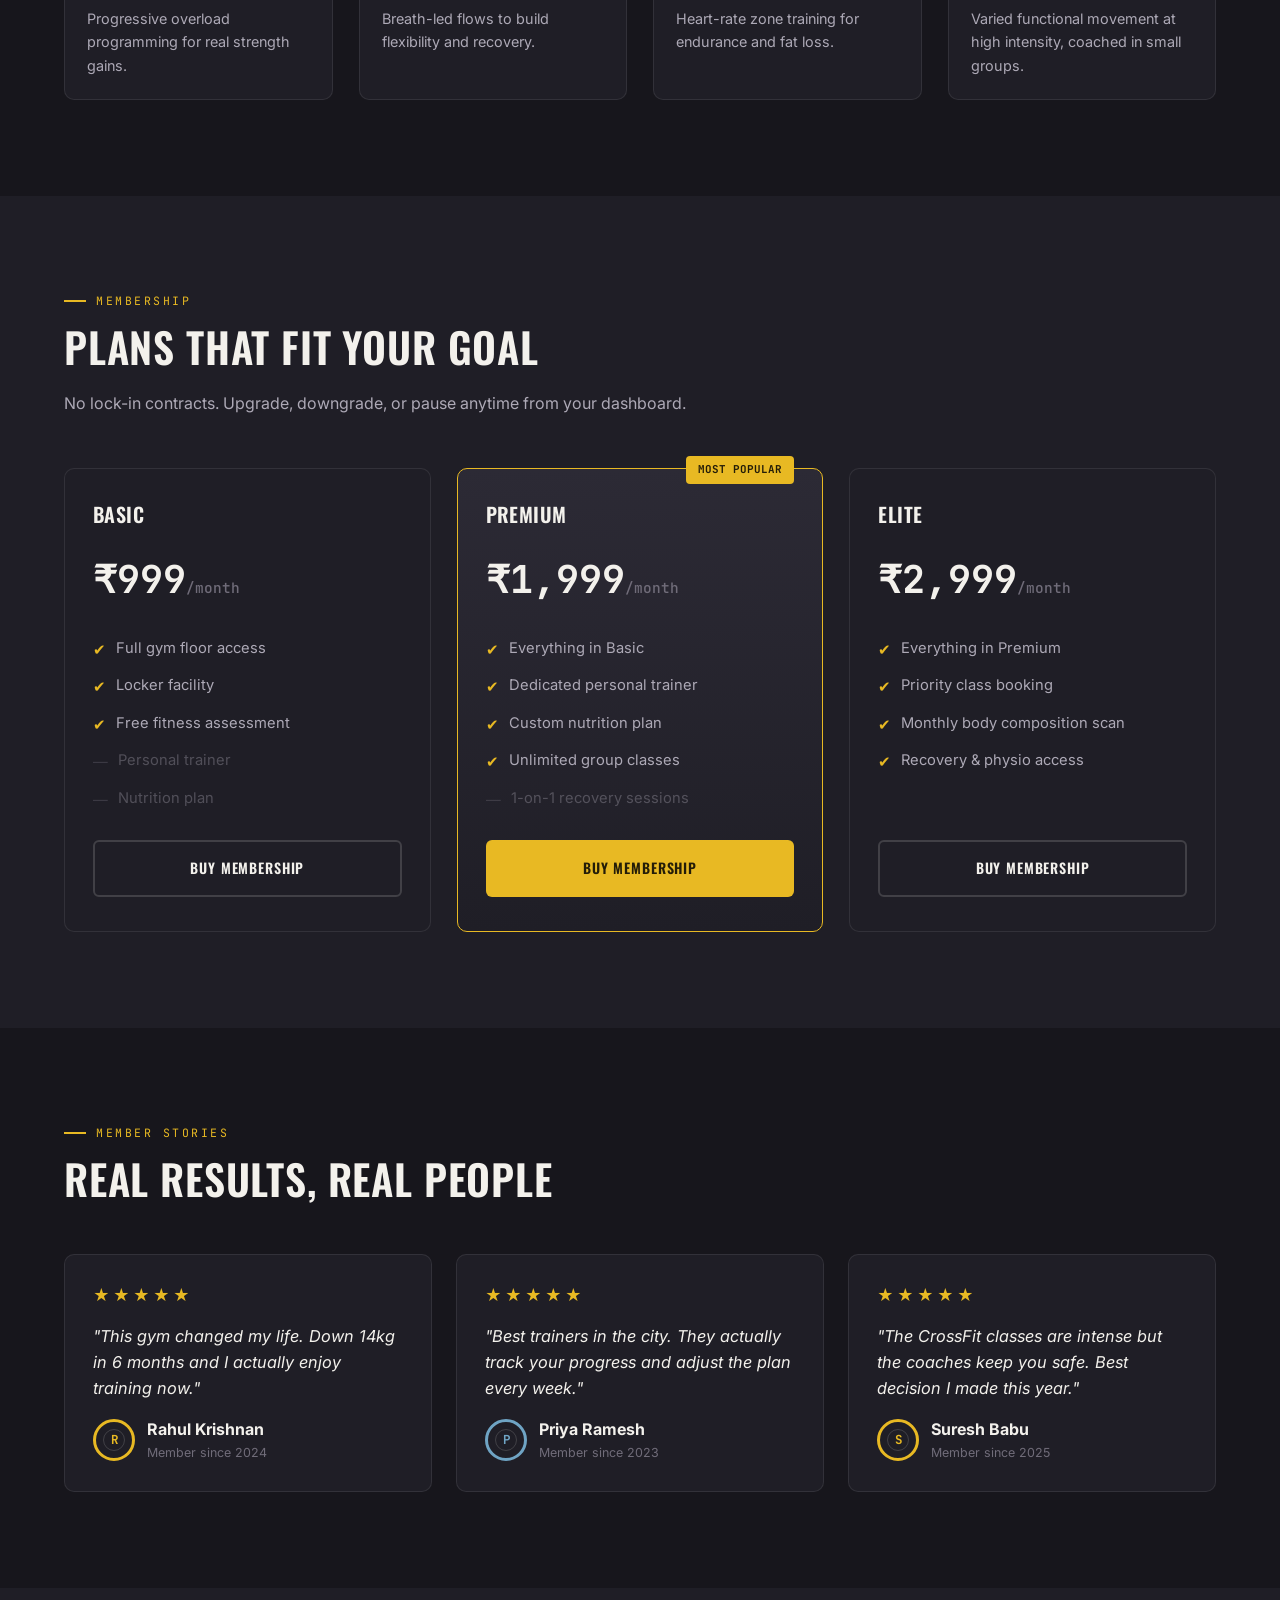
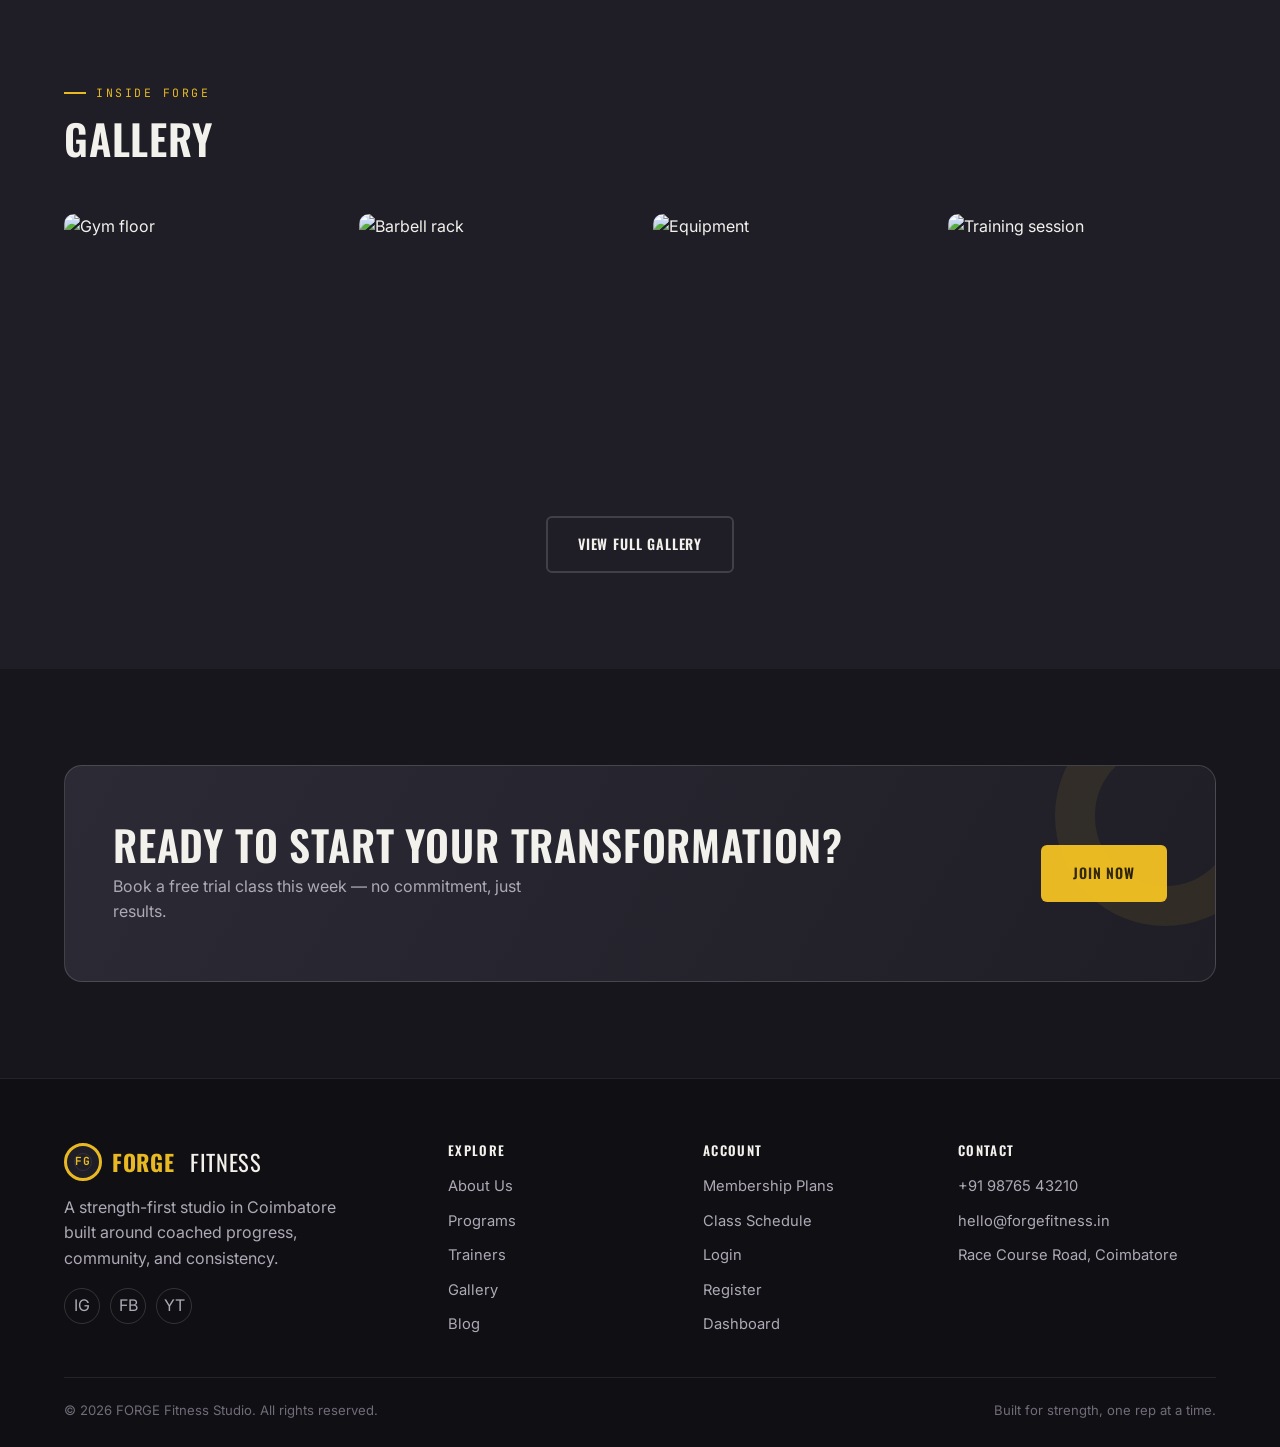
==== commit 34827d1c: "Update index.html" ====
--- a/index.html
+++ b/index.html
@@ -5,7 +5,7 @@
 <meta name="viewport" content="width=device-width, initial-scale=1.0">
 <title>FORGE Fitness Studio — Get Fit. Stay Strong.</title>
 <meta name="description" content="FORGE is a strength-first fitness studio offering personal training, yoga, CrossFit, HIIT and more. Join today.">
-<link rel="stylesheet" href="/style.css">
+<link rel="stylesheet" href="./style.css">
 </head>
 <body>
 
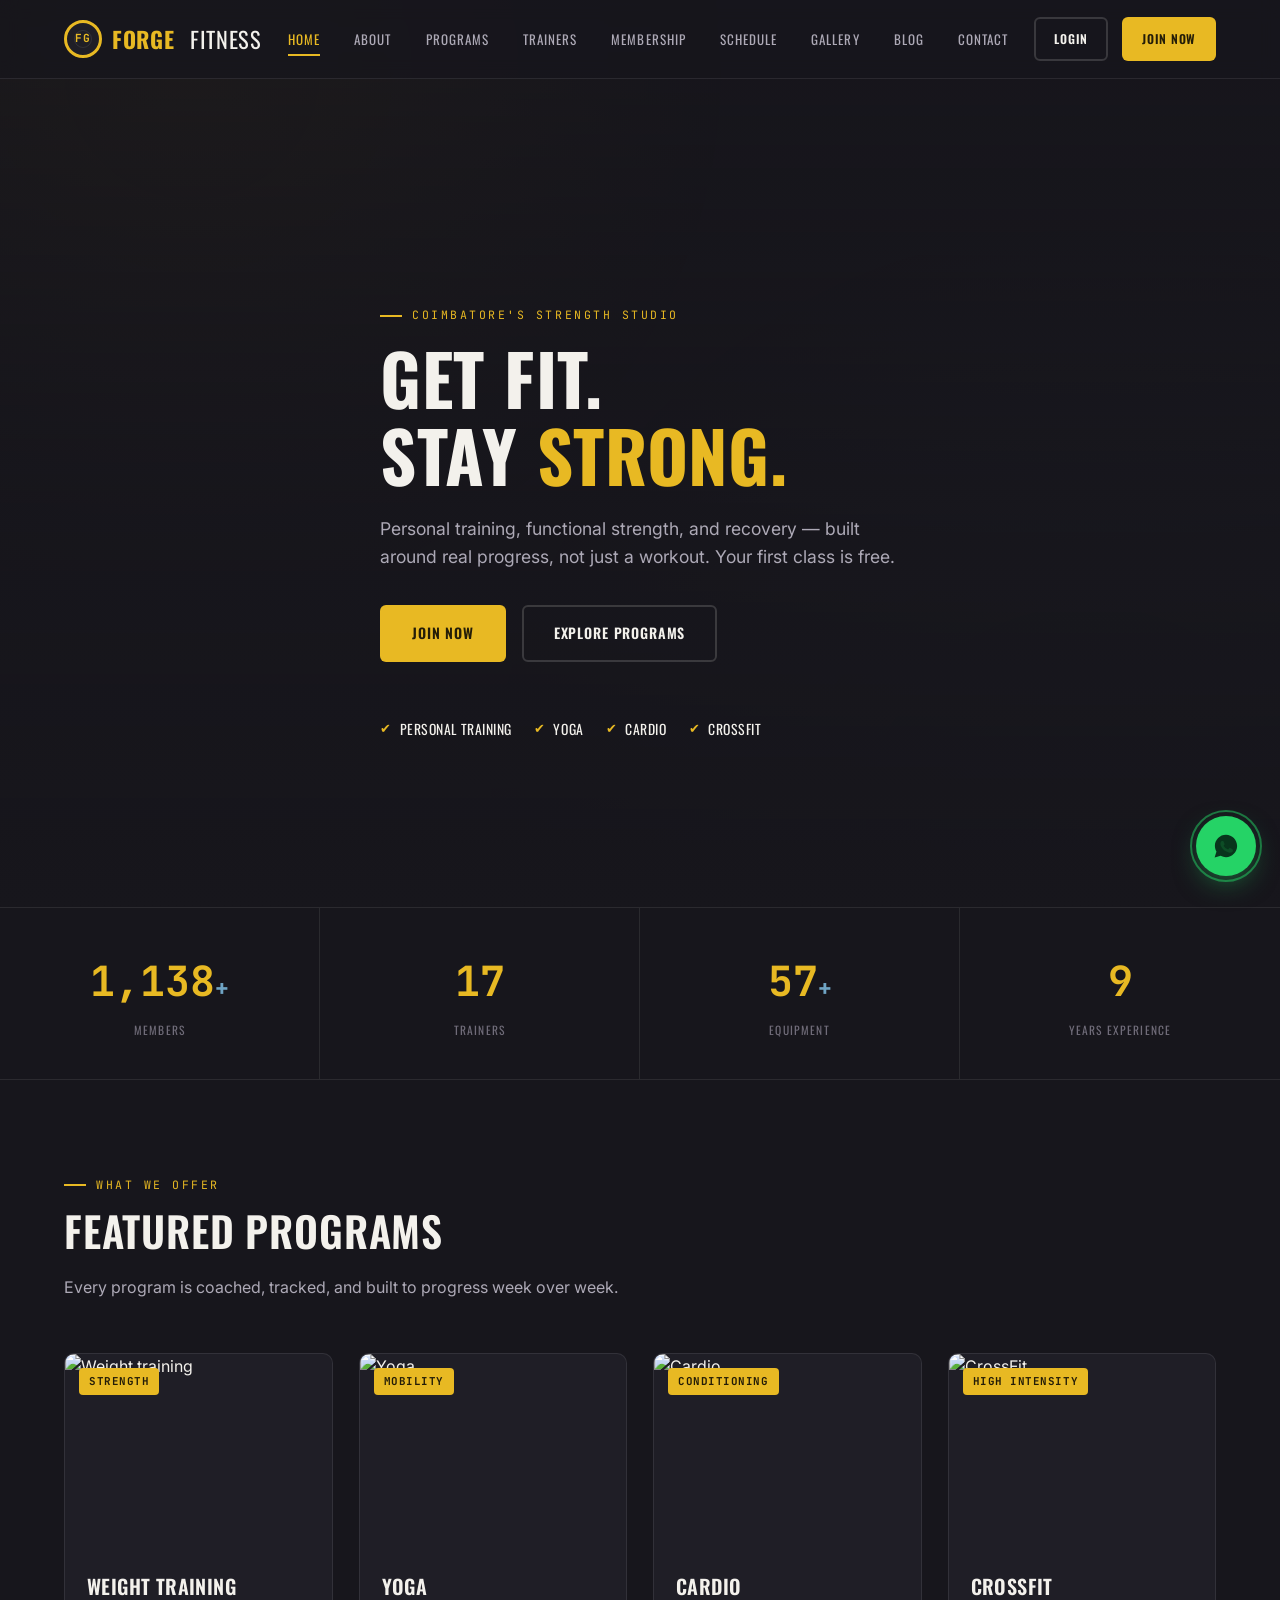
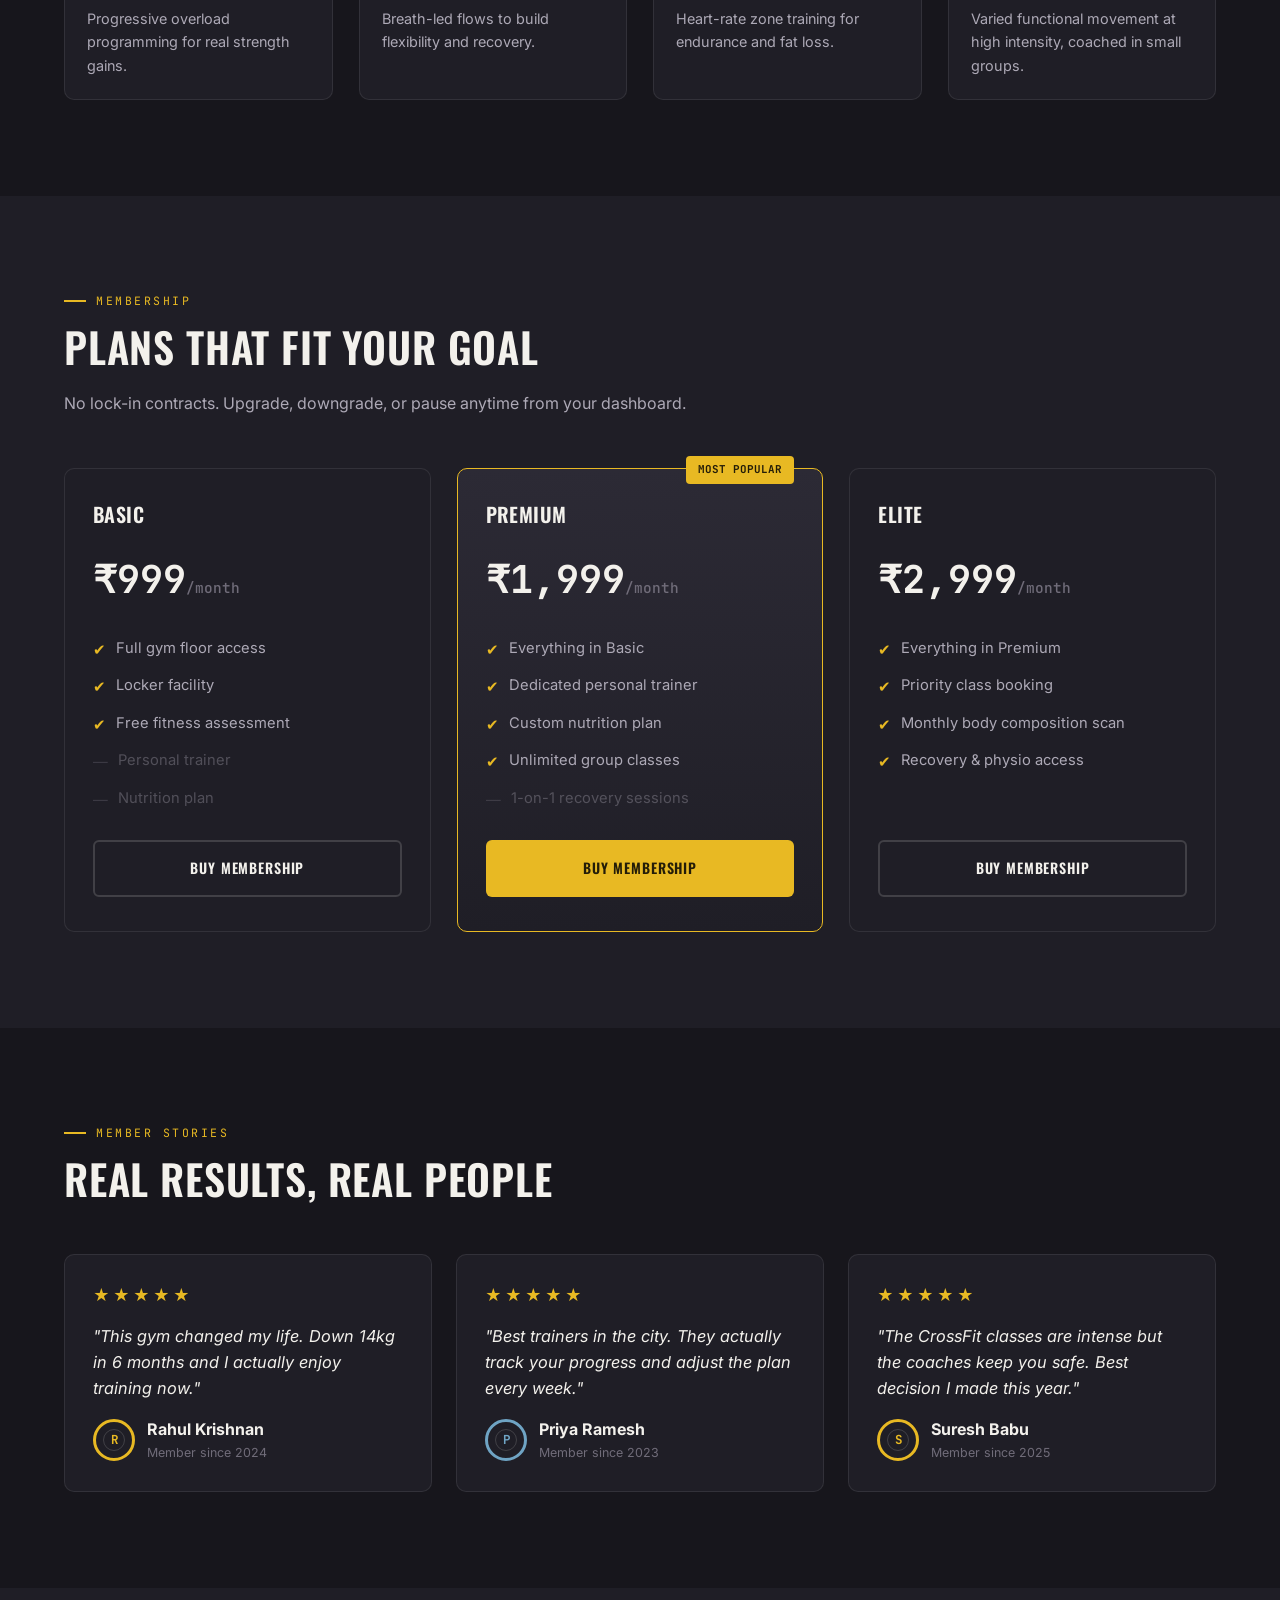
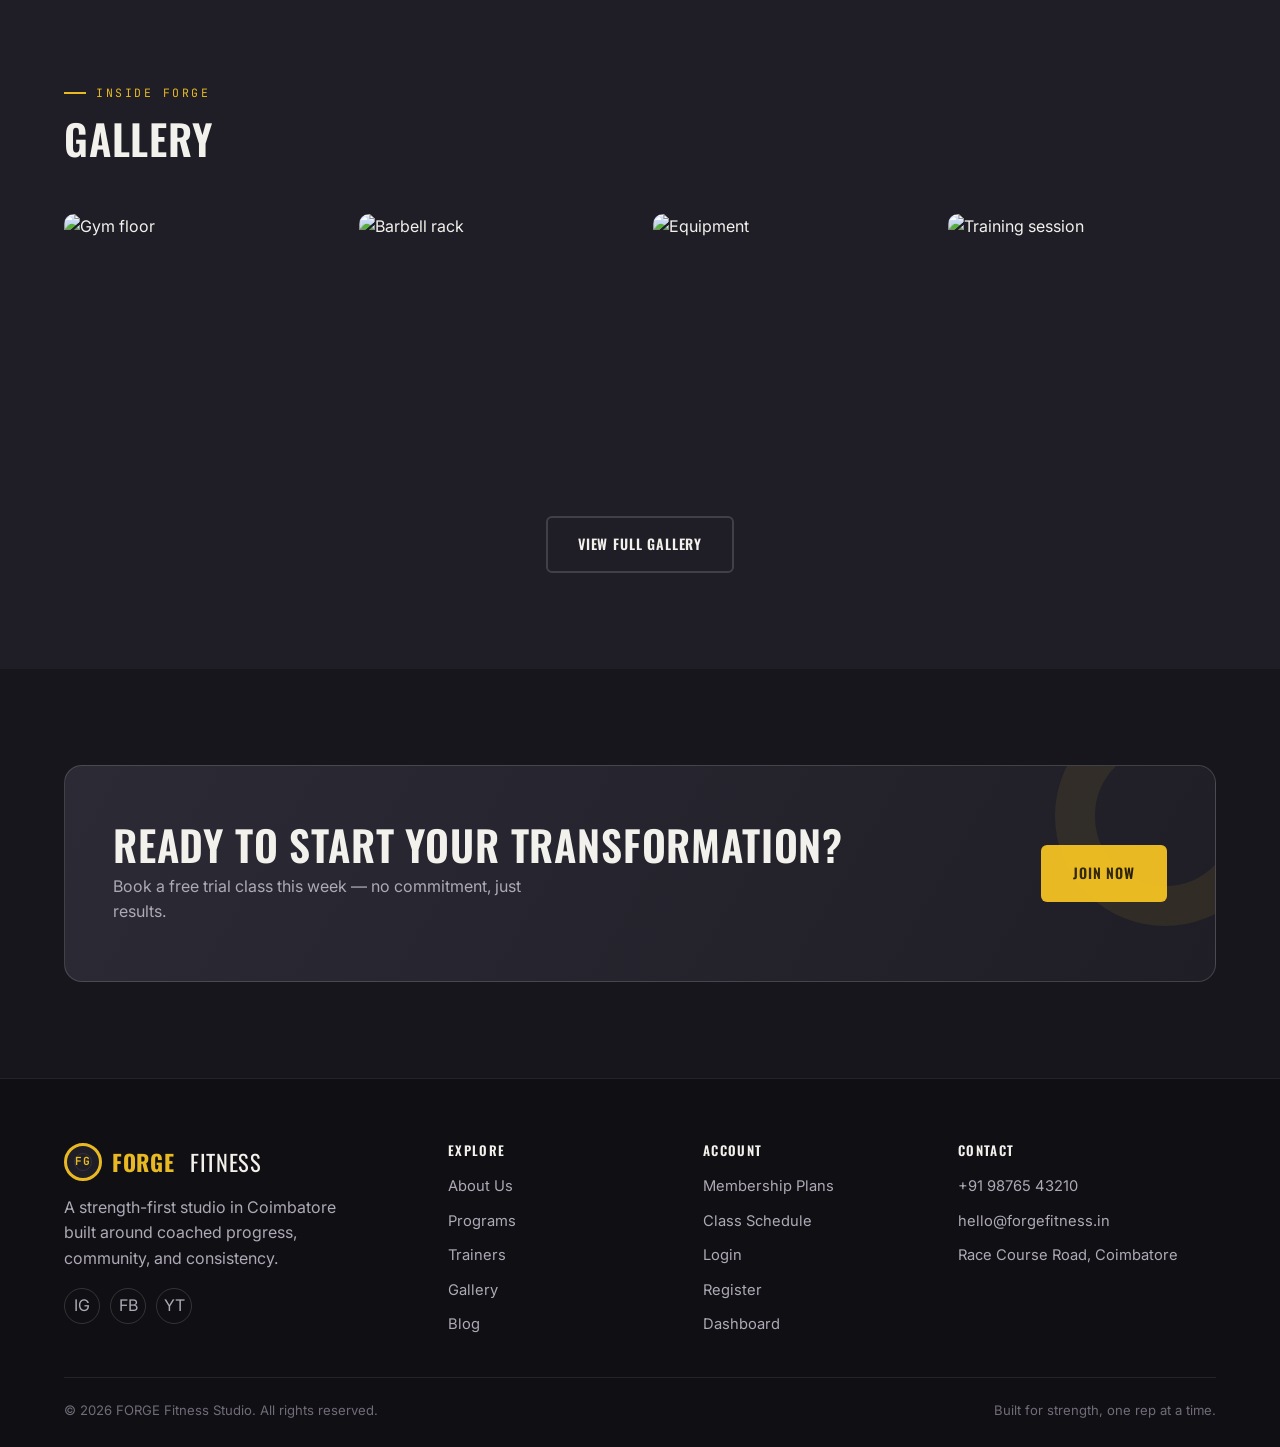
==== commit bcc17e50: "Update index.html" ====
--- a/index.html
+++ b/index.html
@@ -266,6 +266,6 @@
   </div>
 </footer>
 
-<script src="/script.js"></script>
+<script src="./script.js"></script>
 </body>
 </html>
